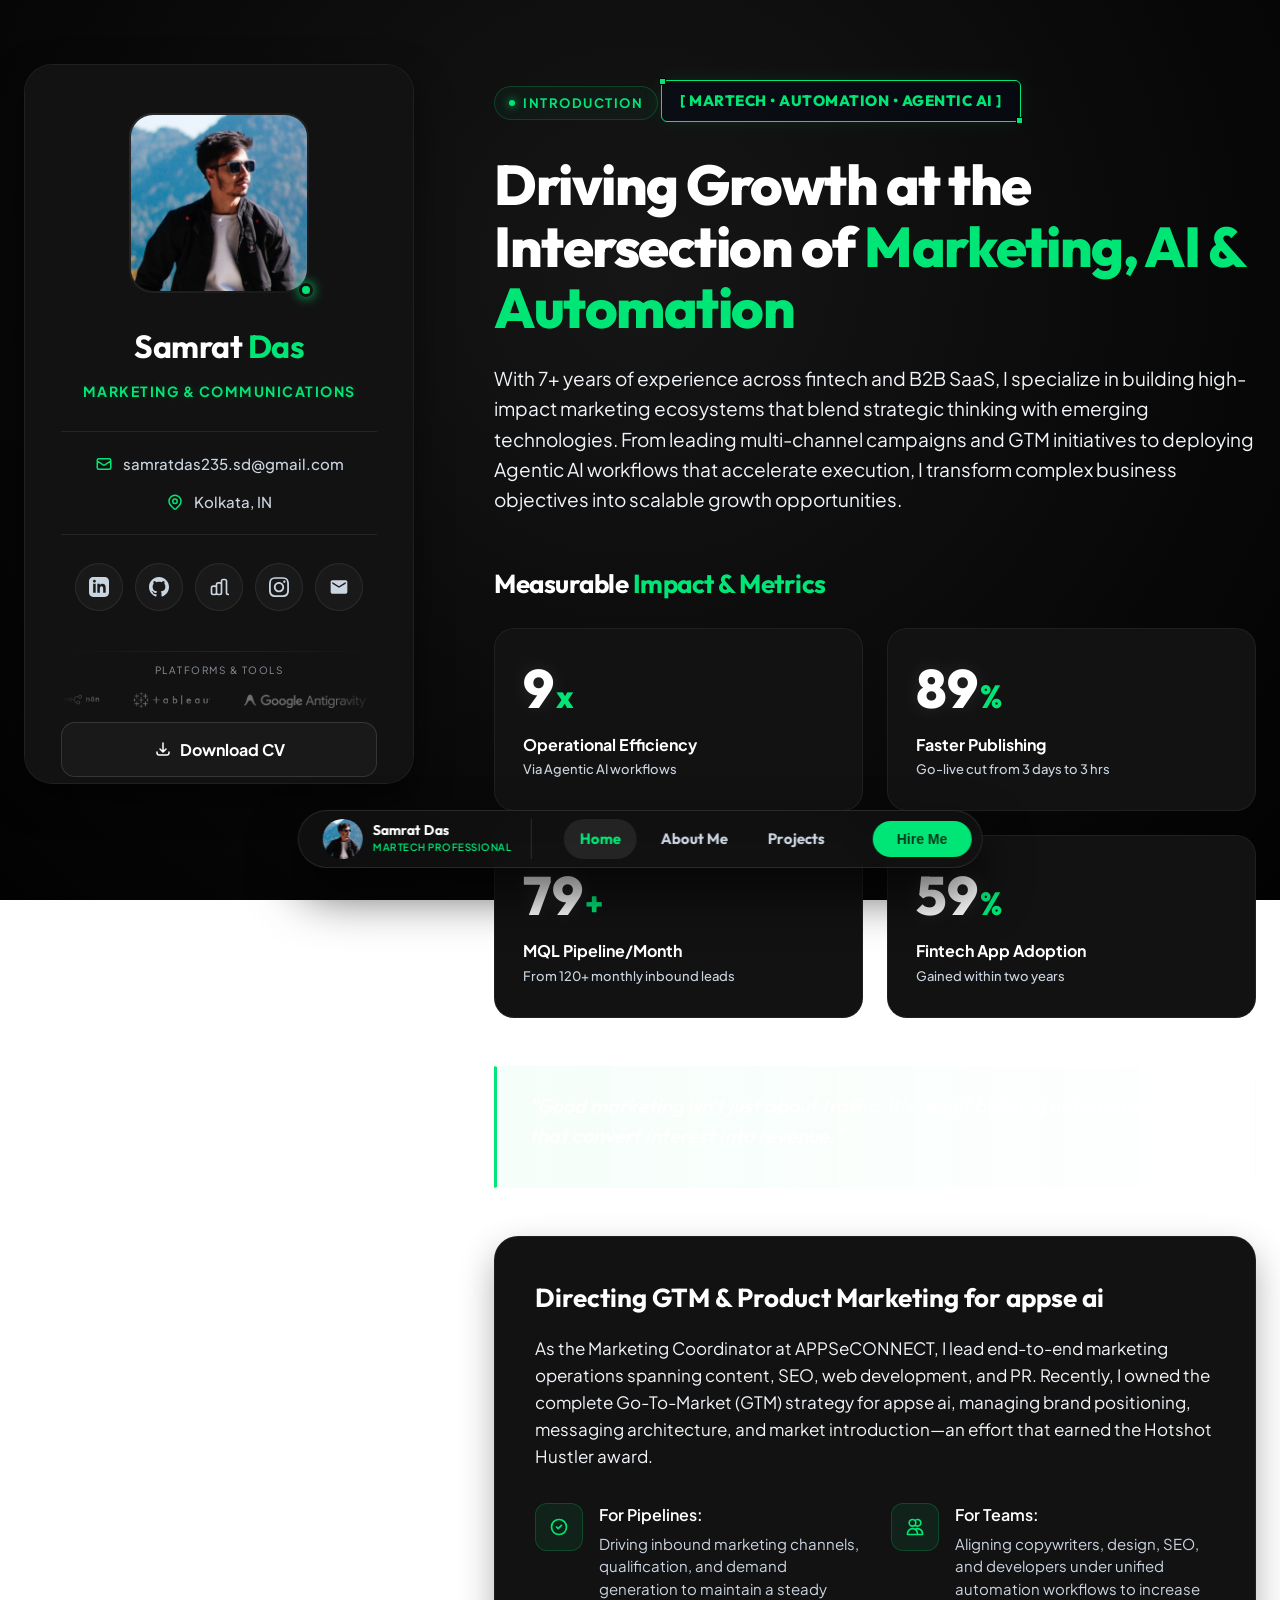
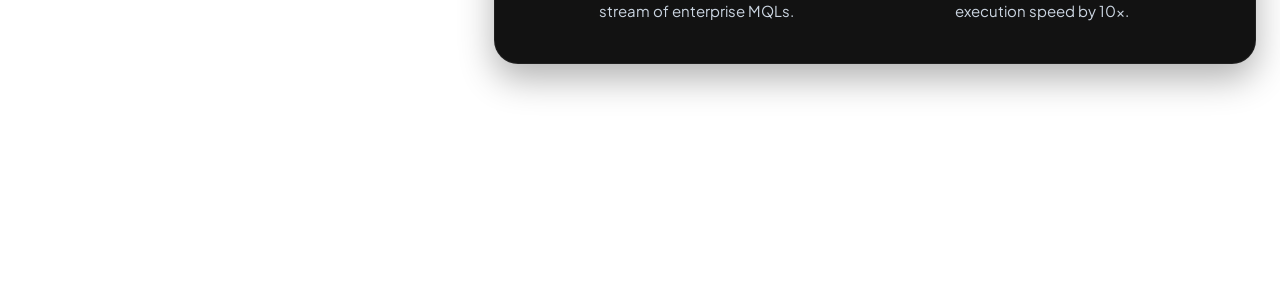
==== index.html @ 7d15639c "Fix mobile responsiveness: add cache buster to CSS links, prevent layout stretching using minmax, en" ====
<!DOCTYPE html>
<html lang="en">
<head>
    <meta charset="UTF-8">
    <meta name="viewport" content="width=device-width, initial-scale=1.0">
    <title>Samrat Das | Marketing, Technology, Automation & Agentic AI</title>
    <meta name="description" content="Portfolio of Samrat Das, a Marketing & Communications Professional specializing in MarTech, Automation, and Agentic AI. Scale B2B SaaS and Fintech pipelines.">
    <!-- Google Fonts -->
    <link rel="preconnect" href="https://fonts.googleapis.com">
    <link rel="preconnect" href="https://fonts.gstatic.com" crossorigin>
    <link href="https://fonts.googleapis.com/css2?family=Outfit:wght@300;400;500;600;700;800&family=Plus+Jakarta+Sans:wght@300;400;500;600;700;800&display=swap" rel="stylesheet">
    <link rel="stylesheet" href="style.css?v=2">
</head>
<body>

    <!-- Main Container -->
    <div class="app-container">

        <!-- Left Column: Profile Card (Sticky on Desktop) -->
        <aside class="profile-sidebar">
            <div class="profile-card">
                <div class="avatar-container">
                    <img src="assets/samrat.jpg" alt="Samrat Das" class="profile-avatar">
                    <div class="status-indicator"></div>
                </div>
                
                <h1 class="profile-name">Samrat <span class="accent-text">Das</span></h1>
                <p class="profile-title">Marketing & Communications</p>
                
                <div class="profile-info">
                    <div class="info-item">
                        <svg class="info-icon" fill="none" stroke="currentColor" stroke-width="2" viewBox="0 0 24 24"><path stroke-linecap="round" stroke-linejoin="round" d="M3 8l7.89 5.26a2 2 0 002.22 0L21 8M5 19h14a2 2 0 002-2V7a2 2 0 00-2-2H5a2 2 0 00-2 2v10a2 2 0 002 2z"></path></svg>
                        <a href="mailto:samratdas235.sd@gmail.com" class="info-text">samratdas235.sd@gmail.com</a>
                    </div>
                    <div class="info-item">
                        <svg class="info-icon" fill="none" stroke="currentColor" stroke-width="2" viewBox="0 0 24 24"><path stroke-linecap="round" stroke-linejoin="round" d="M17.657 16.657L13.414 20.9a1.998 1.998 0 01-2.827 0l-4.244-4.243a8 8 0 1111.314 0z"></path><path stroke-linecap="round" stroke-linejoin="round" d="M15 11a3 3 0 11-6 0 3 3 0 016 0z"></path></svg>
                        <span class="info-text">Kolkata, IN</span>
                    </div>
                </div>

                <div class="social-links">
                    <a href="https://www.linkedin.com/in/samratdas2803/" target="_blank" aria-label="LinkedIn" class="social-icon">
                        <svg fill="currentColor" viewBox="0 0 24 24" width="20" height="20"><path d="M19 0h-14c-2.761 0-5 2.239-5 5v14c0 2.761 2.239 5 5 5h14c2.762 0 5-2.239 5-5v-14c0-2.761-2.238-5-5-5zm-11 19h-3v-11h3v11zm-1.5-12.268c-.966 0-1.75-.779-1.75-1.75s.784-1.75 1.75-1.75 1.75.779 1.75 1.75-.784 1.75-1.75 1.75zm13.5 12.268h-3v-5.604c0-3.368-4-3.113-4 0v5.604h-3v-11h3v1.765c1.396-2.586 7-2.777 7 2.476v6.759z"/></svg>
                    </a>
                    <a href="https://github.com/samratdas235" target="_blank" aria-label="GitHub" class="social-icon">
                        <svg fill="currentColor" viewBox="0 0 24 24" width="20" height="20"><path d="M12 0c-6.626 0-12 5.373-12 12 0 5.302 3.438 9.8 8.207 11.387.599.111.793-.261.793-.577v-2.234c-3.338.726-4.033-1.416-4.033-1.416-.546-1.387-1.333-1.756-1.333-1.756-1.089-.745.083-.729.083-.729 1.205.084 1.839 1.237 1.839 1.237 1.07 1.834 2.807 1.304 3.492.997.107-.775.418-1.305.762-1.604-2.665-.305-5.467-1.334-5.467-5.931 0-1.311.469-2.381 1.236-3.221-.124-.303-.535-1.524.117-3.176 0 0 1.008-.322 3.301 1.23.957-.266 1.983-.399 3.003-.404 1.02.005 2.047.138 3.006.404 2.291-1.552 3.297-1.23 3.297-1.23.653 1.653.242 2.874.118 3.176.77.84 1.235 1.911 1.235 3.221 0 4.609-2.807 5.624-5.479 5.921.43.372.823 1.102.823 2.222v3.293c0 .319.192.694.801.576 4.765-1.589 8.199-6.086 8.199-11.386 0-6.627-5.373-12-12-12z"/></svg>
                    </a>
                    <a href="https://public.tableau.com/app/profile/samrat.das5402/vizzes" target="_blank" aria-label="Tableau" class="social-icon">
                        <svg fill="none" stroke="currentColor" stroke-width="2" viewBox="0 0 24 24" width="20" height="20"><path stroke-linecap="round" stroke-linejoin="round" d="M9 19v-6a2 2 0 00-2-2H5a2 2 0 00-2 2v6a2 2 0 002 2h2a2 2 0 002-2zm0 0V9a2 2 0 012-2h2a2 2 0 012 2v10m-6 0a2 2 0 002 2h2a2 2 0 002-2m0 0V5a2 2 0 012-2h2a2 2 0 012 2v14a2 2 0 002 2h2a2 2 0 002-2" /></svg>
                    </a>
                    <a href="https://www.instagram.com/mr.__samrat/" target="_blank" aria-label="Instagram" class="social-icon">
                        <svg fill="currentColor" viewBox="0 0 24 24" width="20" height="20"><path d="M12 2.163c3.204 0 3.584.012 4.85.07 3.252.148 4.771 1.691 4.919 4.919.058 1.265.069 1.645.069 4.849 0 3.205-.012 3.584-.069 4.849-.149 3.225-1.664 4.771-4.919 4.919-1.266.058-1.644.07-4.85.07-3.204 0-3.584-.012-4.849-.07-3.26-.149-4.771-1.699-4.919-4.92-.058-1.265-.07-1.644-.07-4.849 0-3.204.013-3.583.07-4.849.149-3.227 1.664-4.771 4.919-4.919 1.266-.057 1.645-.069 4.849-.069zm0-2c-3.259 0-3.667.014-4.947.072-4.358.2-6.78 2.618-6.98 6.98-.059 1.281-.073 1.689-.073 4.948 0 3.259.014 3.668.072 4.948.2 4.358 2.618 6.78 6.98 6.98 1.281.058 1.689.072 4.948.072 3.259 0 3.668-.014 4.948-.072 4.354-.2 6.782-2.618 6.979-6.98.059-1.28.073-1.689.073-4.948 0 3.259-.014 3.667-.072-4.947-.196-4.354-2.617-6.78-6.979-6.98-1.281-.059-1.69-.073-4.949-.073zm0 5.838c-3.403 0-6.162 2.759-6.162 6.162s2.759 6.163 6.162 6.163 6.162-2.759 6.162-6.163c0-3.403-2.759-6.162-6.162-6.162zm0 10.162c-2.209 0-4-1.79-4-4 0-2.209 1.791-4 4-4s4 1.791 4 4c0 2.21-1.791 4-4 4zm6.406-11.845c-.796 0-1.441.645-1.441 1.44s.645 1.44 1.441 1.44c.795 0 1.439-.645 1.439-1.44s-.644-1.44-1.439-1.44z"/></svg>
                    </a>
                    <a href="mailto:samratdas235.sd@gmail.com" aria-label="Email" class="social-icon">
                        <svg fill="currentColor" viewBox="0 0 24 24" width="20" height="20"><path d="M20 4H4c-1.1 0-1.99.9-1.99 2L2 18c0 1.1.9 2 2 2h16c1.1 0 2-.9 2-2V6c0-1.1-.9-2-2-2zm0 4l-8 5-8-5V6l8 5 8-5v2z"/></svg>
                    </a>
                </div>

                <div class="profile-marquee-section">
                    <div class="profile-separator"></div>
                    <div class="profile-marquee-label">Platforms & Tools</div>
                    <div class="logo-marquee-container">
                        <div class="logo-marquee-track">
                            <!-- Sequence 1 -->
                            <img src="assets/n8n.png" alt="n8n" class="marquee-logo logo-invert">
                            <img src="assets/tableau.png" alt="Tableau" class="marquee-logo logo-invert">
                            <img src="assets/antigravity.png" alt="Google Antigravity" class="marquee-logo logo-invert">
                            <img src="assets/invader.png" alt="Invader" class="marquee-logo logo-invert">
                            <img src="assets/chatgpt.png" alt="ChatGPT" class="marquee-logo logo-screen">
                            <img src="assets/google-ai-studio.png" alt="Google AI Studio" class="marquee-logo logo-screen">
                            <img src="assets/power-bi.png" alt="Power BI" class="marquee-logo logo-invert">
                            <!-- Sequence 2 -->
                            <img src="assets/n8n.png" alt="n8n" class="marquee-logo logo-invert">
                            <img src="assets/tableau.png" alt="Tableau" class="marquee-logo logo-invert">
                            <img src="assets/antigravity.png" alt="Google Antigravity" class="marquee-logo logo-invert">
                            <img src="assets/invader.png" alt="Invader" class="marquee-logo logo-invert">
                            <img src="assets/chatgpt.png" alt="ChatGPT" class="marquee-logo logo-screen">
                            <img src="assets/google-ai-studio.png" alt="Google AI Studio" class="marquee-logo logo-screen">
                            <img src="assets/power-bi.png" alt="Power BI" class="marquee-logo logo-invert">
                        </div>
                    </div>
                </div>

                <div class="action-buttons">
                    <a href="assets/resume-samrat-das-2026.pdf" download="Samrat-Das-Resume.pdf" class="btn btn-secondary w-full" id="btn-download-cv">
                        <svg class="btn-icon" fill="none" stroke="currentColor" stroke-width="2" viewBox="0 0 24 24"><path stroke-linecap="round" stroke-linejoin="round" d="M4 16v1a3 3 0 003 3h10a3 3 0 003-3v-1m-4-4l-4 4m0 0l-4-4m4 4V4"></path></svg>
                        Download CV
                    </a>
                    <button class="btn btn-primary w-full btn-trigger-contact" id="btn-contact-me">
                        <svg class="btn-icon" fill="none" stroke="currentColor" stroke-width="2" viewBox="0 0 24 24"><path stroke-linecap="round" stroke-linejoin="round" d="M8 12h.01M12 12h.01M16 12h.01M21 12c0 4.418-4.03 8-9 8a9.863 9.863 0 01-4.255-.949L3 20l1.395-3.72C3.512 15.042 3 13.574 3 12c0-4.418 4.03-8 9-8s9 3.582 9 8z"></path></svg>
                        Contact Me
                    </button>
                </div>
            </div>
        </aside>

        <!-- Right Column: Content Area -->
        <main class="content-area">

            <!-- HOME SECTION -->
            <section id="home" class="content-section">
                <div class="section-badge reveal active">
                    <span class="badge-dot"></span> Introduction
                </div>
                
                <div class="hero-quote-box reveal active">
                    <span class="quote-bracket">[</span> MarTech • Automation • Agentic AI <span class="quote-bracket">]</span>
                </div>

                <h2 class="section-title reveal active">
                    Driving Growth at the Intersection of <span class="gradient-text">Marketing, AI & Automation</span>
                </h2>
                
                <p class="section-desc reveal active">
                    With 7+ years of experience across fintech and B2B SaaS, I specialize in building high-impact marketing ecosystems that blend strategic thinking with emerging technologies. From leading multi-channel campaigns and GTM initiatives to deploying Agentic AI workflows that accelerate execution, I transform complex business objectives into scalable growth opportunities.
                </p>

                <!-- Stats Section Header -->
                <h2 class="timeline-heading reveal active" style="margin-top: 48px; margin-bottom: 24px;">
                    Measurable <span class="accent-text">Impact & Metrics</span>
                </h2>

                <!-- Stats Dashboard -->
                <div class="stats-dashboard reveal active">
                    <div class="stat-card">
                        <div class="stat-number-wrapper">
                            <h3 class="stat-number" data-target="10">0</h3>
                            <span class="stat-suffix">x</span>
                        </div>
                        <p class="stat-label">Operational Efficiency<br><span class="muted-detail">Via Agentic AI workflows</span></p>
                    </div>
                    <div class="stat-card">
                        <div class="stat-number-wrapper">
                            <h3 class="stat-number" data-target="90">0</h3>
                            <span class="stat-suffix">%</span>
                        </div>
                        <p class="stat-label">Faster Publishing<br><span class="muted-detail">Go-live cut from 3 days to 3 hrs</span></p>
                    </div>
                    <div class="stat-card">
                        <div class="stat-number-wrapper">
                            <h3 class="stat-number" data-target="80">0</h3>
                            <span class="stat-suffix">+</span>
                        </div>
                        <p class="stat-label">MQL Pipeline/Month<br><span class="muted-detail">From 120+ monthly inbound leads</span></p>
                    </div>
                    <div class="stat-card">
                        <div class="stat-number-wrapper">
                            <h3 class="stat-number" data-target="60">0</h3>
                            <span class="stat-suffix">%</span>
                        </div>
                        <p class="stat-label">Fintech App Adoption<br><span class="muted-detail">Gained within two years</span></p>
                    </div>
                </div>

                <!-- Blockquote -->
                <blockquote class="thematic-blockquote reveal">
                    <p class="quote-text">
                        "Good marketing isn't just about traffic. It's about building automated engines that convert interest into revenue."
                    </p>
                </blockquote>

                <!-- The Bridge Value Proposition -->
                <div class="feature-card reveal">
                    <h4 class="feature-title">Directing GTM & Product Marketing for appse ai</h4>
                    <p class="feature-desc">
                        As the Marketing Coordinator at APPSeCONNECT, I lead end-to-end marketing operations spanning content, SEO, web development, and PR. Recently, I owned the complete Go-To-Market (GTM) strategy for appse ai, managing brand positioning, messaging architecture, and market introduction—an effort that earned the Hotshot Hustler award.
                    </p>
                    <div class="feature-grid">
                        <div class="feature-item">
                            <div class="feature-icon-wrapper">
                                <svg fill="none" stroke="currentColor" stroke-width="2" viewBox="0 0 24 24"><path stroke-linecap="round" stroke-linejoin="round" d="M9 12l2 2 4-4m6 2a9 9 0 11-18 0 9 9 0 0118 0z"></path></svg>
                            </div>
                            <div class="feature-item-text">
                                <strong>For Pipelines:</strong> Driving inbound marketing channels, qualification, and demand generation to maintain a steady stream of enterprise MQLs.
                            </div>
                        </div>
                        <div class="feature-item">
                            <div class="feature-icon-wrapper">
                                <svg fill="none" stroke="currentColor" stroke-width="2" viewBox="0 0 24 24"><path stroke-linecap="round" stroke-linejoin="round" d="M12 4.354a4 4 0 110 5.292M15 21H3v-1a6 6 0 0112 0v1zm0 0h6v-1a6 6 0 00-9-5.197M13 7a4 4 0 11-8 0 4 4 0 018 0z"></path></svg>
                            </div>
                            <div class="feature-item-text">
                                <strong>For Teams:</strong> Aligning copywriters, design, SEO, and developers under unified automation workflows to increase execution speed by 10x.
                            </div>
                        </div>
                    </div>
                </div>
            </section>

        </main>

        <!-- Floating Bottom Navbar (Desktop + Mobile) -->
        <nav class="floating-navbar">
            <div class="navbar-profile">
                <img src="assets/samrat.jpg" alt="Samrat" class="nav-thumb">
                <div class="nav-profile-text">
                    <span class="nav-name">Samrat Das</span>
                    <span class="nav-role">MarTech Professional</span>
                </div>
            </div>

            <ul class="nav-menu">
                <li class="nav-item active">
                    <a href="index.html" class="nav-link">Home</a>
                </li>
                <li class="nav-item">
                    <a href="about.html" class="nav-link">About Me</a>
                </li>
                <li class="nav-item">
                    <a href="projects.html" class="nav-link">Projects</a>
                </li>
            </ul>

            <div class="navbar-actions">
                <button class="btn btn-nav-cta btn-trigger-contact" id="btn-hire-me">Hire Me</button>
            </div>
        </nav>

    </div>

    <!-- Contact Modal (Global Overlay) -->
    <div id="contact-modal" class="modal-overlay">
        <div class="modal-card">
            <button id="btn-close-modal" class="btn-close-modal" aria-label="Close Contact Form">
                <svg fill="none" stroke="currentColor" stroke-width="2" viewBox="0 0 24 24" width="20" height="20"><path stroke-linecap="round" stroke-linejoin="round" d="M6 18L18 6M6 6l12 12"></path></svg>
            </button>
            
            <div class="modal-header">
                <div class="section-badge">
                    <span class="badge-dot"></span> CONTACT
                </div>
                <h2 class="modal-title">Let's Connect and Build Together</h2>
                <p class="modal-desc">
                    Looking to scale your brand, integrate Agentic AI, or automate marketing pipelines? Drop me a message!
                </p>
            </div>

            <div class="contact-box">
                <div class="contact-details-grid">
                    <div class="contact-detail-card">
                        <span class="detail-icon-wrapper">
                            <svg fill="none" stroke="currentColor" stroke-width="2" viewBox="0 0 24 24" width="18" height="18"><path stroke-linecap="round" stroke-linejoin="round" d="M3 8l7.89 5.26a2 2 0 002.22 0L21 8M5 19h14a2 2 0 002-2V7a2 2 0 00-2-2H5a2 2 0 00-2 2v10a2 2 0 002 2z"></path></svg>
                        </span>
                        <h4>Email Me</h4>
                        <a href="mailto:samratdas235.sd@gmail.com">samratdas235.sd@gmail.com</a>
                    </div>
                    <div class="contact-detail-card">
                        <span class="detail-icon-wrapper">
                            <svg fill="none" stroke="currentColor" stroke-width="2" viewBox="0 0 24 24" width="18" height="18"><path stroke-linecap="round" stroke-linejoin="round" d="M13.828 10.172a4 4 0 00-5.656 0l-4 4a4 4 0 105.656 5.656l1.102-1.101m-.758-4.899a4 4 0 005.656 0l4-4a4 4 0 00-5.656-5.656l-1.1 1.1"></path></svg>
                        </span>
                        <h4>LinkedIn</h4>
                        <a href="https://www.linkedin.com/in/samratdas2803/" target="_blank">linkedin.com/in/samratdas2803</a>
                    </div>
                </div>

                <!-- Contact Form -->
                <form id="portfolio-contact-form" class="contact-form">
                    <div class="form-row-2">
                        <div class="form-group">
                            <label for="form-name">Your Name</label>
                            <input type="text" id="form-name" required placeholder="John Doe">
                        </div>
                        <div class="form-group">
                            <label for="form-email">Your Email</label>
                            <input type="email" id="form-email" required placeholder="john@example.com">
                        </div>
                    </div>
                    
                    <div class="form-group">
                        <label for="form-subject">Subject</label>
                        <input type="text" id="form-subject" required placeholder="Project Inquiry / Automation Consulting">
                    </div>

                    <div class="form-group">
                        <label for="form-message">Message</label>
                        <textarea id="form-message" rows="4" required placeholder="Hi Samrat, I would love to collaborate on..."></textarea>
                    </div>

                    <button type="submit" class="btn btn-primary btn-submit">
                        <span>Send Message</span>
                        <svg class="send-icon" fill="none" stroke="currentColor" stroke-width="2" viewBox="0 0 24 24" width="16" height="16"><path stroke-linecap="round" stroke-linejoin="round" d="M12 19l9 2-9-18-9 18 9-2zm0 0v-8"></path></svg>
                    </button>
                </form>

                <!-- Success Message -->
                <div id="form-success-overlay" class="success-overlay">
                    <div class="success-content">
                        <div class="success-icon-wrapper">
                            <svg fill="none" stroke="currentColor" stroke-width="3" viewBox="0 0 24 24" width="24" height="24"><path stroke-linecap="round" stroke-linejoin="round" d="M5 13l4 4L19 7"></path></svg>
                        </div>
                        <h3>Message Sent Successfully!</h3>
                        <p>Thank you for reaching out, Samrat will get back to you shortly.</p>
                        <button class="btn btn-primary" id="btn-close-success">Close</button>
                    </div>
                </div>
            </div>
        </div>
    </div>

    <!-- Script File -->
    <script src="script.js"></script>
</body>
</html>
---- style.css ----
/* ==========================================================================
   CSS DESIGN SYSTEM & STYLING - SAMRAT DAS PORTFOLIO (NEON EMERALD GREEN THEME)
   ========================================================================== */

/* Custom Variables */
:root {
    --color-bg-dark: #070707; /* Near Solid Obsidian Black */
    --color-bg-gradient: radial-gradient(circle at 50% 30%, #161616 0%, #070707 70%, #020202 100%); /* Faint, soft light spotlight in dark canvas */
    
    --color-card-bg: #121212; /* Solid Dark Gray Cards from reference image */
    --color-card-border: rgba(255, 255, 255, 0.06); /* Subtly defined border */
    --color-card-border-hover: rgba(0, 230, 118, 0.35); /* Interactive Neon Green Border */
    
    --color-primary: #00e676; /* Bright Neon Emerald Green */
    --color-primary-hover: #00c853;
    --color-primary-glow: rgba(0, 230, 118, 0.15); /* Glowing Green Shadows */
    --color-accent: #00c853; /* Complementary accent green */
    --color-text-white: #ffffff; /* Brighter pure white for titles */
    --color-text-gray: #f1f5f9; /* High contrast Slate Grey-White for descriptions */
    --color-text-muted: #cbd5e1; /* Brighter secondary text for bullets and lists */
    
    --font-heading: 'Outfit', 'Plus Jakarta Sans', -apple-system, BlinkMacSystemFont, sans-serif;
    --font-body: 'Plus Jakarta Sans', -apple-system, BlinkMacSystemFont, sans-serif;
    
    --transition-smooth: all 0.35s cubic-bezier(0.25, 0.8, 0.25, 1);
    --transition-fast: all 0.2s ease-in-out;
}

/* Reset & Base Styles */
* {
    margin: 0;
    padding: 0;
    box-sizing: border-box;
    scroll-behavior: smooth;
}

html, body {
    max-width: 100%;
    overflow-x: hidden;
}

body {
    background: var(--color-bg-gradient);
    background-attachment: fixed;
    color: var(--color-text-gray);
    font-family: var(--font-body);
    line-height: 1.6;
    min-height: 100vh;
    -webkit-font-smoothing: antialiased;
}

a {
    color: inherit;
    text-decoration: none;
    transition: var(--transition-fast);
}

/* Custom Scrollbar */
::-webkit-scrollbar {
    width: 8px;
}
::-webkit-scrollbar-track {
    background: var(--color-bg-dark);
}
::-webkit-scrollbar-thumb {
    background: #222222;
    border-radius: 4px;
}
::-webkit-scrollbar-thumb:hover {
    background: #333333;
}

/* App Container Layout (Desktop Grid) */
.app-container {
    display: grid;
    grid-template-columns: 390px 1fr;
    gap: 80px;
    max-width: 1280px;
    margin: 0 auto;
    padding: 64px 24px 140px 24px;
    position: relative;
}

/* Sidebar Styling (Sticky on Desktop) */
.profile-sidebar {
    position: sticky;
    top: 64px;
    height: calc(100vh - 180px);
    display: flex;
    flex-direction: column;
    z-index: 10;
}

.profile-card {
    background-color: var(--color-card-bg);
    border: 1px solid var(--color-card-border);
    backdrop-filter: blur(16px);
    -webkit-backdrop-filter: blur(16px);
    border-radius: 28px;
    padding: 48px 36px;
    display: flex;
    flex-direction: column;
    align-items: center;
    text-align: center;
    box-shadow: 0 15px 35px rgba(0, 0, 0, 0.5);
    height: 100%;
    overflow-y: auto;
    scrollbar-width: none; 
    position: relative;
    transition: border-color var(--transition-smooth);
}
.profile-card::-webkit-scrollbar {
    display: none;
}
.profile-card:hover {
    border-color: rgba(0, 230, 118, 0.2);
}

/* Avatar Container with glowing indicator */
.avatar-container {
    width: 180px;
    height: 180px;
    border-radius: 24px;
    position: relative;
    margin-bottom: 28px;
    background: linear-gradient(135deg, rgba(255, 255, 255, 0.1), rgba(255, 255, 255, 0.02));
    padding: 2px;
}

.profile-avatar {
    width: 100%;
    height: 100%;
    border-radius: 22px;
    object-fit: cover;
    display: block;
}

.status-indicator {
    width: 14px;
    height: 14px;
    background-color: var(--color-primary);
    border: 3px solid #121212;
    border-radius: 50%;
    position: absolute;
    bottom: -4px;
    right: -4px;
    box-shadow: 0 0 12px var(--color-primary);
    animation: statusPulse 2s infinite;
}

@keyframes statusPulse {
    0% {
        box-shadow: 0 0 0 0 rgba(0, 230, 118, 0.8);
    }
    70% {
        box-shadow: 0 0 0 8px rgba(0, 230, 118, 0);
    }
    100% {
        box-shadow: 0 0 0 0 rgba(0, 230, 118, 0);
    }
}

.profile-name {
    font-family: var(--font-heading);
    font-size: 32px;
    font-weight: 700;
    color: var(--color-text-white);
    margin-bottom: 8px;
    letter-spacing: -0.5px;
}

/* 2-Color styling for Heading */
.accent-text {
    color: var(--color-primary);
}

.profile-title {
    font-size: 14px;
    font-weight: 700;
    color: var(--color-primary);
    text-transform: uppercase;
    letter-spacing: 1.5px;
    margin-bottom: 28px;
    text-shadow: 0 0 10px rgba(0, 230, 118, 0.2);
}

.profile-info {
    width: 100%;
    border-top: 1px solid rgba(255, 255, 255, 0.08);
    border-bottom: 1px solid rgba(255, 255, 255, 0.08);
    padding: 20px 0;
    margin-bottom: 28px;
    display: flex;
    flex-direction: column;
    gap: 14px;
}

.info-item {
    display: flex;
    align-items: center;
    justify-content: center;
    gap: 10px;
    color: var(--color-text-muted);
    font-size: 15px;
    font-weight: 500;
}

.info-icon {
    width: 18px;
    height: 18px;
    color: var(--color-primary);
}

.info-text:hover {
    color: var(--color-primary);
}

/* Social Buttons */
.social-links {
    display: flex;
    gap: 12px;
    margin-bottom: 32px;
}

.social-icon {
    width: 48px;
    height: 48px;
    border-radius: 50%;
    background-color: rgba(255, 255, 255, 0.03);
    border: 1px solid rgba(255, 255, 255, 0.08);
    color: var(--color-text-muted);
    display: flex;
    align-items: center;
    justify-content: center;
    transition: var(--transition-fast);
}

.social-icon:hover {
    background-color: rgba(255, 255, 255, 0.08);
    color: var(--color-primary);
    border-color: rgba(0, 230, 118, 0.4);
    transform: translateY(-2px);
    box-shadow: 0 4px 15px rgba(0, 230, 118, 0.15);
}

/* Buttons */
.action-buttons {
    width: 100%;
    display: flex;
    flex-direction: column;
    gap: 12px;
    margin-top: auto;
}

.btn {
    display: inline-flex;
    align-items: center;
    justify-content: center;
    gap: 8px;
    padding: 14px 28px;
    border-radius: 14px;
    font-size: 16px;
    font-weight: 700;
    cursor: pointer;
    transition: var(--transition-smooth);
}

.w-full {
    width: 100%;
}

.btn-primary {
    background-color: var(--color-primary);
    color: #053b1b; /* Dark green text for contrast */
    border: none;
}

.btn-primary:hover {
    background-color: var(--color-primary-hover);
    box-shadow: 0 0 20px var(--color-primary-glow);
    transform: translateY(-2px);
}

.btn-secondary {
    background-color: rgba(255, 255, 255, 0.03);
    color: var(--color-text-white);
    border: 1px solid rgba(255, 255, 255, 0.12);
}

.btn-secondary:hover {
    background-color: rgba(255, 255, 255, 0.08);
    border-color: var(--color-primary);
    color: var(--color-primary);
    transform: translateY(-2px);
}

.btn-icon {
    width: 18px;
    height: 18px;
}

/* Main Content Column */
.content-area {
    display: block;
}

/* Content Sections with Fade-In Scroll Reveal */
.content-section {
    padding-top: 16px;
    margin-bottom: 80px;
}

.reveal {
    opacity: 0;
    transform: translateY(30px);
    transition: opacity 0.8s ease, transform 0.8s cubic-bezier(0.25, 0.8, 0.25, 1);
}

.reveal.active {
    opacity: 1;
    transform: translateY(0);
}

/* Section Header Badge */
.section-badge {
    display: inline-flex;
    align-items: center;
    gap: 8px;
    padding: 6px 14px;
    background-color: rgba(0, 230, 118, 0.04);
    border: 1px solid rgba(0, 230, 118, 0.2);
    border-radius: 20px;
    font-size: 13px;
    font-weight: 700;
    color: var(--color-primary);
    letter-spacing: 1.5px;
    margin-bottom: 24px;
    text-transform: uppercase;
}

.badge-dot {
    width: 6px;
    height: 6px;
    border-radius: 50%;
    background-color: var(--color-primary);
    box-shadow: 0 0 8px var(--color-primary);
}

/* Hero Quote Box / ZenG Highlight */
.hero-quote-box {
    display: inline-block;
    border: 1.5px solid var(--color-primary);
    border-radius: 6px;
    padding: 8px 18px;
    font-size: 15px;
    font-weight: 800;
    color: var(--color-primary);
    margin-bottom: 32px;
    font-family: var(--font-heading);
    letter-spacing: 0.5px;
    position: relative;
    text-transform: uppercase;
    box-shadow: 0 0 20px rgba(0, 230, 118, 0.1);
    background-color: rgba(2, 6, 23, 0.4);
}

/* Small green squares at corners to match style reference */
.hero-quote-box::before, .hero-quote-box::after {
    content: '';
    position: absolute;
    width: 5px;
    height: 5px;
    background-color: var(--color-primary);
    border: 1px solid #020202;
}
.hero-quote-box::before {
    top: -3px;
    left: -3px;
}
.hero-quote-box::after {
    bottom: -3px;
    right: -3px;
}

/* Section Title & Desc */
.section-title {
    font-family: var(--font-heading);
    font-size: 56px;
    font-weight: 800;
    line-height: 1.1;
    color: var(--color-text-white);
    margin-bottom: 24px;
    letter-spacing: -1.5px;
}

.gradient-text {
    color: var(--color-primary); /* Solid primary neon emerald green */
}

.section-desc {
    font-size: 19px;
    color: var(--color-text-gray);
    margin-bottom: 40px;
    max-width: 780px;
    line-height: 1.6;
    font-weight: 400;
}

.section-desc strong {
    color: var(--color-text-white);
    font-weight: 600;
}

/* Stats Dashboard Grid */
.stats-dashboard {
    display: grid;
    grid-template-columns: repeat(2, 1fr);
    gap: 24px;
    margin-bottom: 48px;
}

.stat-card {
    background-color: var(--color-card-bg);
    border: 1px solid var(--color-card-border);
    backdrop-filter: blur(12px);
    -webkit-backdrop-filter: blur(12px);
    border-radius: 20px;
    padding: 32px 28px;
    transition: var(--transition-smooth);
    position: relative;
    overflow: hidden;
}

.stat-card:hover {
    border-color: var(--color-card-border-hover);
    box-shadow: 0 10px 25px rgba(0, 230, 118, 0.15);
    transform: translateY(-4px);
}

.stat-card::after {
    content: '';
    position: absolute;
    top: -50%;
    left: -50%;
    width: 200%;
    height: 200%;
    background: radial-gradient(circle, rgba(0, 230, 118, 0.05) 0%, transparent 60%);
    opacity: 0;
    transition: var(--transition-smooth);
    pointer-events: none;
}

.stat-card:hover::after {
    opacity: 1;
}

.stat-number-wrapper {
    display: flex;
    align-items: baseline;
}

.stat-number {
    font-family: var(--font-heading);
    font-size: 54px;
    font-weight: 800;
    color: var(--color-text-white);
    line-height: 1;
    text-shadow: 0 0 20px rgba(255, 255, 255, 0.1);
}

.stat-suffix {
    font-family: var(--font-heading);
    font-size: 32px;
    font-weight: 800;
    color: var(--color-primary);
    margin-left: 2px;
}

.stat-label {
    margin-top: 12px;
    font-size: 16px;
    font-weight: 700;
    color: var(--color-text-white);
    line-height: 1.3;
}

.muted-detail {
    font-size: 13px;
    color: var(--color-text-muted);
    font-weight: 500;
    display: block;
    margin-top: 6px;
}

/* Quotes/Callouts Styling */
.thematic-blockquote {
    border-left: 3px solid var(--color-primary);
    padding: 24px 32px;
    background: linear-gradient(90deg, rgba(0, 230, 118, 0.04) 0%, transparent 100%);
    border-radius: 0 16px 16px 0;
    margin: 40px 0;
    position: relative;
    border-top: 1px solid rgba(255, 255, 255, 0.02);
    border-bottom: 1px solid rgba(255, 255, 255, 0.02);
    border-right: 1px solid rgba(255, 255, 255, 0.02);
    backdrop-filter: blur(8px);
}

.quote-text {
    font-family: var(--font-heading);
    font-size: 20px;
    font-style: italic;
    color: var(--color-text-white);
    line-height: 1.5;
    margin-bottom: 12px;
    font-weight: 500;
}

.quote-author {
    font-size: 14px;
    font-weight: 700;
    color: var(--color-primary);
    text-transform: uppercase;
    letter-spacing: 1.5px;
    display: block;
}

/* Feature Spotlight Cards */
.feature-card {
    background-color: var(--color-card-bg);
    border: 1px solid var(--color-card-border);
    backdrop-filter: blur(12px);
    border-radius: 24px;
    padding: 40px;
    margin-top: 48px;
    box-shadow: 0 15px 35px rgba(0, 0, 0, 0.3);
}

.feature-title {
    font-family: var(--font-heading);
    font-size: 26px;
    font-weight: 700;
    color: var(--color-text-white);
    margin-bottom: 16px;
}

.feature-desc {
    font-size: 17px;
    color: var(--color-text-gray);
    margin-bottom: 32px;
    line-height: 1.6;
}

.feature-grid {
    display: grid;
    grid-template-columns: repeat(2, 1fr);
    gap: 32px;
}

.feature-item {
    display: flex;
    gap: 16px;
}

.feature-icon-wrapper {
    flex-shrink: 0;
    width: 48px;
    height: 48px;
    border-radius: 12px;
    background-color: rgba(0, 230, 118, 0.08);
    border: 1px solid rgba(0, 230, 118, 0.2);
    color: var(--color-primary);
    display: flex;
    align-items: center;
    justify-content: center;
}

.feature-icon-wrapper svg {
    width: 20px;
    height: 20px;
}

.feature-item-text {
    font-size: 15px;
    color: var(--color-text-muted);
    line-height: 1.5;
}

.feature-item-text strong {
    color: var(--color-text-white);
    display: block;
    margin-bottom: 6px;
    font-size: 16px;
    font-weight: 600;
}

/* ==========================================================================
   ABOUT & TIMELINE STYLING
   ========================================================================== */

.experience-education-container {
    display: flex;
    flex-direction: column;
    gap: 56px;
}

.timeline-heading {
    font-family: var(--font-heading);
    font-size: 26px;
    font-weight: 700;
    color: var(--color-text-white);
    margin-bottom: 32px;
    letter-spacing: -0.5px;
}

.timeline-wrapper {
    position: relative;
}

.timeline {
    position: relative;
    padding-left: 32px;
}

/* Timeline Vertical Line */
.timeline::before {
    content: '';
    position: absolute;
    left: 4px;
    top: 6px;
    bottom: 6px;
    width: 2px;
    background: rgba(255, 255, 255, 0.1);
}

.timeline-item {
    position: relative;
    margin-bottom: 48px;
}

.timeline-item:last-child {
    margin-bottom: 0;
}

/* Timeline Dot */
.timeline-dot {
    position: absolute;
    left: -32px;
    top: 6px;
    width: 10px;
    height: 10px;
    border-radius: 50%;
    background-color: var(--color-primary);
    border: 2px solid var(--color-bg-dark);
    z-index: 2;
    transition: var(--transition-fast);
    box-shadow: 0 0 6px var(--color-primary);
}

.timeline-item:hover .timeline-dot {
    background-color: var(--color-primary-hover);
    box-shadow: 0 0 12px var(--color-primary);
    transform: scale(1.3);
}

.timeline-date {
    font-size: 13px;
    font-weight: 700;
    color: var(--color-primary);
    text-transform: uppercase;
    letter-spacing: 1px;
    margin-bottom: 8px;
    text-shadow: 0 0 8px rgba(0, 230, 118, 0.15);
}

.timeline-role {
    font-family: var(--font-heading);
    font-size: 22px;
    font-weight: 700;
    color: var(--color-text-white);
}

.timeline-company {
    font-size: 15px;
    color: var(--color-primary);
    opacity: 0.85;
    font-weight: 600;
    display: block;
    margin-bottom: 16px;
}

.timeline-details {
    padding-left: 18px;
    display: flex;
    flex-direction: column;
    gap: 8px;
}

.timeline-details li {
    font-size: 15px;
    color: var(--color-text-gray);
    line-height: 1.5;
    font-weight: 400;
}

/* Education Cards */
.education-grid {
    display: grid;
    grid-template-columns: repeat(2, 1fr);
    gap: 24px;
    margin-bottom: 32px;
}

.edu-card {
    background-color: var(--color-card-bg);
    border: 1px solid var(--color-card-border);
    backdrop-filter: blur(12px);
    border-radius: 20px;
    padding: 32px 28px;
    transition: var(--transition-smooth);
    display: flex;
    flex-direction: column;
}

.edu-card:hover {
    border-color: var(--color-card-border-hover);
    transform: translateY(-4px);
    box-shadow: 0 10px 25px rgba(0, 230, 118, 0.1);
}

.edu-icon {
    width: 48px;
    height: 48px;
    border-radius: 12px;
    background-color: rgba(0, 230, 118, 0.05);
    border: 1px solid rgba(0, 230, 118, 0.15);
    color: var(--color-primary);
    display: flex;
    align-items: center;
    justify-content: center;
    margin-bottom: 20px;
}

.edu-icon svg {
    width: 22px;
    height: 22px;
}

.edu-degree {
    font-family: var(--font-heading);
    font-size: 20px;
    font-weight: 700;
    color: var(--color-text-white);
    margin-bottom: 4px;
}

.edu-subject {
    font-size: 15px;
    color: var(--color-text-gray);
    margin-bottom: 12px;
}

.edu-college {
    font-size: 13px;
    font-weight: 700;
    color: var(--color-text-muted);
    text-transform: uppercase;
    letter-spacing: 0.5px;
    margin-top: auto;
}

/* Skills Badges Grid */
.skills-wrapper {
    margin-bottom: 32px;
}

.skills-grid {
    display: flex;
    flex-wrap: wrap;
    gap: 10px;
}

.skill-badge {
    padding: 8px 16px;
    background-color: rgba(255, 255, 255, 0.02);
    border: 1px solid rgba(255, 255, 255, 0.1);
    border-radius: 12px;
    font-size: 14px;
    font-weight: 600;
    color: var(--color-text-white);
    transition: var(--transition-fast);
}

.skill-badge:hover {
    background-color: rgba(0, 230, 118, 0.08);
    border-color: var(--color-primary);
    color: var(--color-primary);
    transform: translateY(-2px);
    box-shadow: 0 4px 12px rgba(0, 230, 118, 0.15);
}

/* Achievements List */
.achievements-grid {
    display: grid;
    grid-template-columns: 1fr;
    gap: 20px;
}

.achievement-card {
    background: linear-gradient(135deg, rgba(0, 230, 118, 0.03) 0%, rgba(18, 18, 18, 0.8) 40%, rgba(18, 18, 18, 0.95) 100%);
    border: 1px solid rgba(0, 230, 118, 0.1);
    border-left: 4px solid var(--color-primary);
    backdrop-filter: blur(12px);
    border-radius: 20px;
    padding: 24px 28px;
    display: flex;
    gap: 20px;
    align-items: flex-start;
    transition: var(--transition-smooth);
    box-shadow: 0 8px 32px 0 rgba(0, 0, 0, 0.3), 0 0 12px rgba(0, 230, 118, 0.02);
}

.achievement-card:hover {
    border-color: rgba(0, 230, 118, 0.35);
    border-left: 4px solid var(--color-primary);
    background: linear-gradient(135deg, rgba(0, 230, 118, 0.08) 0%, rgba(18, 18, 18, 0.9) 40%, rgba(18, 18, 18, 1) 100%);
    transform: translateY(-4px) scale(1.01);
    box-shadow: 0 12px 30px rgba(0, 230, 118, 0.15), 0 0 15px rgba(0, 230, 118, 0.05);
}

.achievement-icon-box {
    width: 48px;
    height: 48px;
    border-radius: 14px;
    background-color: rgba(0, 230, 118, 0.08);
    border: 1px solid rgba(0, 230, 118, 0.3);
    color: var(--color-primary);
    display: flex;
    align-items: center;
    justify-content: center;
    flex-shrink: 0;
    box-shadow: 0 0 15px rgba(0, 230, 118, 0.15);
    transition: var(--transition-smooth);
}

.achievement-card:hover .achievement-icon-box {
    background-color: var(--color-primary);
    color: #053b1b;
    border-color: var(--color-primary);
    transform: rotate(8deg) scale(1.1);
    box-shadow: 0 0 20px rgba(0, 230, 118, 0.4);
}

.achievement-details h4 {
    font-family: var(--font-heading);
    font-size: 18px;
    font-weight: 700;
    color: var(--color-text-white);
    margin-bottom: 4px;
}

.achievement-details p {
    font-size: 14px;
    color: var(--color-text-gray);
    line-height: 1.5;
}

.achievement-company {
    font-size: 13px;
    color: var(--color-primary);
    font-weight: 700;
    display: block;
    margin-top: 6px;
    text-transform: uppercase;
    letter-spacing: 0.5px;
}

/* Certifications Layout */
.certifications-grid {
    display: grid;
    grid-template-columns: repeat(2, 1fr);
    gap: 20px;
    margin-top: 24px;
}

.certification-card {
    background: linear-gradient(135deg, rgba(255, 255, 255, 0.02) 0%, rgba(255, 255, 255, 0.005) 100%);
    background-color: var(--color-card-bg);
    border: 1px solid var(--color-card-border);
    backdrop-filter: blur(12px);
    border-radius: 16px;
    padding: 20px 24px;
    display: flex;
    align-items: center;
    gap: 18px;
    transition: var(--transition-smooth);
    position: relative;
}

.certification-card:hover {
    border-color: rgba(0, 230, 118, 0.35);
    transform: translateY(-3px);
    box-shadow: 0 10px 25px rgba(0, 230, 118, 0.12);
    background: linear-gradient(135deg, rgba(0, 230, 118, 0.04) 0%, rgba(18, 18, 18, 0.8) 40%, rgba(18, 18, 18, 0.95) 100%);
}

.cert-icon-wrapper {
    width: 46px;
    height: 46px;
    border-radius: 10px;
    background-color: rgba(0, 230, 118, 0.06);
    border: 1px solid rgba(0, 230, 118, 0.22);
    color: var(--color-primary);
    display: flex;
    align-items: center;
    justify-content: center;
    flex-shrink: 0;
    transition: var(--transition-smooth);
    box-shadow: 0 0 10px rgba(0, 230, 118, 0.05);
}

.certification-card:hover .cert-icon-wrapper {
    background-color: var(--color-primary);
    color: #053b1b;
    border-color: var(--color-primary);
    box-shadow: 0 0 15px rgba(0, 230, 118, 0.35);
    transform: scale(1.08) rotate(5deg);
}

.cert-icon-logo {
    background-color: rgba(255, 255, 255, 0.03);
    border-color: rgba(255, 255, 255, 0.08);
}

.cert-icon-logo img {
    width: 24px;
    height: 24px;
    object-fit: contain;
}

.certification-card:hover .cert-icon-logo {
    background-color: rgba(255, 255, 255, 0.08) !important;
    border-color: rgba(255, 255, 255, 0.2) !important;
    box-shadow: 0 0 15px rgba(255, 255, 255, 0.1) !important;
}

.cert-info {
    display: flex;
    flex-direction: column;
    gap: 4px;
}

.cert-name {
    font-family: var(--font-heading);
    font-size: 16px;
    font-weight: 700;
    color: var(--color-text-white);
    line-height: 1.4;
    transition: var(--transition-fast);
}

.certification-card:hover .cert-name {
    color: var(--color-primary);
}

.cert-issuer {
    font-size: 11px;
    color: var(--color-primary);
    font-weight: 700;
    text-transform: uppercase;
    letter-spacing: 1px;
    opacity: 0.85;
}

/* Projects Layout */
.projects-grid {
    display: grid;
    grid-template-columns: repeat(2, 1fr);
    gap: 28px;
    margin-top: 24px;
}

.project-card {
    background: linear-gradient(135deg, rgba(255, 255, 255, 0.02) 0%, rgba(255, 255, 255, 0.005) 100%);
    background-color: var(--color-card-bg);
    border: 1px solid var(--color-card-border);
    backdrop-filter: blur(12px);
    border-radius: 24px;
    padding: 32px;
    display: flex;
    flex-direction: column;
    height: 100%;
    transition: var(--transition-smooth);
    position: relative;
    overflow: hidden;
}

.project-card:hover {
    border-color: rgba(0, 230, 118, 0.35);
    transform: translateY(-4px);
    box-shadow: 0 12px 30px rgba(0, 230, 118, 0.15);
    background: linear-gradient(135deg, rgba(0, 230, 118, 0.03) 0%, rgba(18, 18, 18, 0.8) 40%, rgba(18, 18, 18, 0.95) 100%);
}

.project-badge {
    align-self: flex-start;
    padding: 4px 12px;
    background-color: rgba(0, 230, 118, 0.06);
    border: 1px solid rgba(0, 230, 118, 0.2);
    border-radius: 12px;
    font-size: 11px;
    font-weight: 700;
    color: var(--color-primary);
    text-transform: uppercase;
    letter-spacing: 1px;
    margin-bottom: 20px;
}

.project-title {
    font-family: var(--font-heading);
    font-size: 22px;
    font-weight: 700;
    color: var(--color-text-white);
    margin-bottom: 12px;
    line-height: 1.3;
    transition: var(--transition-fast);
}

.project-card:hover .project-title {
    color: var(--color-primary);
}

.project-desc {
    font-size: 14px;
    color: var(--color-text-gray);
    line-height: 1.5;
    margin-bottom: 24px;
    flex-grow: 1;
}

.project-tech-stack {
    display: flex;
    flex-wrap: wrap;
    gap: 8px;
    margin-bottom: 24px;
    padding-top: 16px;
    border-top: 1px solid rgba(255, 255, 255, 0.06);
}

.project-tech-tag {
    font-size: 12px;
    font-weight: 600;
    color: var(--color-text-muted);
    background-color: rgba(255, 255, 255, 0.03);
    border: 1px solid rgba(255, 255, 255, 0.08);
    padding: 4px 10px;
    border-radius: 8px;
}

.project-link {
    display: inline-flex;
    align-items: center;
    gap: 6px;
    font-size: 14px;
    font-weight: 700;
    color: var(--color-primary);
    margin-top: auto;
    transition: var(--transition-fast);
}

.project-link svg {
    transition: transform 0.2s ease;
}

.project-link:hover {
    color: var(--color-primary-hover);
}

.project-link:hover svg {
    transform: translateX(4px);
}

/* ==========================================================================
   CONTACT SECTION & FORM
   ========================================================================== */

.contact-box {
    display: flex;
    flex-direction: column;
    gap: 32px;
}

.contact-details-grid {
    display: grid;
    grid-template-columns: repeat(2, 1fr);
    gap: 24px;
}

.contact-detail-card {
    background-color: var(--color-card-bg);
    border: 1px solid var(--color-card-border);
    backdrop-filter: blur(12px);
    border-radius: 20px;
    padding: 28px;
    display: flex;
    flex-direction: column;
    align-items: center;
    text-align: center;
    transition: var(--transition-smooth);
}

.contact-detail-card:hover {
    border-color: var(--color-card-border-hover);
    transform: translateY(-2px);
    box-shadow: 0 10px 25px rgba(0, 230, 118, 0.08);
}

.detail-icon-wrapper {
    width: 48px;
    height: 48px;
    border-radius: 14px;
    background-color: rgba(0, 230, 118, 0.06);
    border: 1px solid rgba(0, 230, 118, 0.15);
    color: var(--color-primary);
    display: flex;
    align-items: center;
    justify-content: center;
    margin-bottom: 16px;
}

.detail-icon-wrapper svg {
    width: 22px;
    height: 22px;
}

.contact-detail-card h4 {
    font-family: var(--font-heading);
    font-size: 16px;
    font-weight: 700;
    color: var(--color-text-white);
    margin-bottom: 6px;
}

.contact-detail-card a, .contact-detail-card span {
    font-size: 14px;
    color: var(--color-text-gray);
    font-weight: 500;
}

.contact-detail-card a:hover {
    color: var(--color-primary);
}

/* Form Styling */
.contact-form {
    background-color: var(--color-card-bg);
    border: 1px solid var(--color-card-border);
    backdrop-filter: blur(12px);
    border-radius: 24px;
    padding: 40px;
    display: flex;
    flex-direction: column;
    gap: 20px;
    position: relative;
    overflow: hidden;
}

.form-row-2 {
    display: grid;
    grid-template-columns: repeat(2, 1fr);
    gap: 20px;
}

.form-group {
    display: flex;
    flex-direction: column;
    gap: 8px;
}

.form-group label {
    font-size: 13px;
    font-weight: 700;
    color: var(--color-text-white);
}

.form-group input, .form-group textarea {
    background-color: rgba(2, 6, 23, 0.3);
    border: 1px solid rgba(255, 255, 255, 0.1);
    border-radius: 12px;
    padding: 14px 18px;
    color: var(--color-text-white);
    font-family: var(--font-body);
    font-size: 14px;
    transition: var(--transition-fast);
}

.form-group input:focus, .form-group textarea:focus {
    outline: none;
    border-color: var(--color-primary);
    background-color: rgba(2, 6, 23, 0.5);
    box-shadow: 0 0 10px rgba(0, 230, 118, 0.15);
}

.btn-submit {
    margin-top: 10px;
    align-self: flex-start;
}

.send-icon {
    width: 16px;
    height: 16px;
}

/* Form Success Overlay */
.success-overlay {
    position: absolute;
    top: 0;
    left: 0;
    width: 100%;
    height: 100%;
    background-color: #020202;
    display: flex;
    align-items: center;
    justify-content: center;
    opacity: 0;
    pointer-events: none;
    transition: var(--transition-smooth);
    z-index: 5;
}

.success-overlay.active {
    opacity: 1;
    pointer-events: auto;
}

.success-content {
    text-align: center;
    max-width: 320px;
    display: flex;
    flex-direction: column;
    align-items: center;
}

.success-icon-wrapper {
    width: 64px;
    height: 64px;
    border-radius: 50%;
    background-color: rgba(0, 230, 118, 0.1);
    color: var(--color-primary);
    display: flex;
    align-items: center;
    justify-content: center;
    margin-bottom: 24px;
    box-shadow: 0 0 20px rgba(0, 230, 118, 0.2);
}

.success-icon-wrapper svg {
    width: 30px;
    height: 30px;
}

.success-content h3 {
    font-family: var(--font-heading);
    font-size: 26px;
    font-weight: 800;
    color: var(--color-text-white);
    margin-bottom: 8px;
}

.success-content p {
    font-size: 14px;
    color: var(--color-text-gray);
    margin-bottom: 24px;
}

/* ==========================================================================
   CONTACT MODAL OVERLAY (Global)
   ========================================================================== */

.modal-overlay {
    position: fixed;
    top: 0;
    left: 0;
    width: 100%;
    height: 100%;
    background-color: rgba(2, 2, 2, 0.9);
    backdrop-filter: blur(12px);
    display: flex;
    align-items: center;
    justify-content: center;
    z-index: 200;
    opacity: 0;
    pointer-events: none;
    transition: var(--transition-smooth);
    padding: 24px;
}

.modal-overlay.active {
    opacity: 1;
    pointer-events: auto;
}

.modal-card {
    background-color: #121212;
    border: 1px solid var(--color-card-border);
    border-radius: 28px;
    width: 100%;
    max-width: 720px;
    max-height: 90vh;
    overflow-y: auto;
    padding: 48px;
    position: relative;
    box-shadow: 0 25px 60px rgba(0, 0, 0, 0.7);
    transform: translateY(30px);
    transition: var(--transition-smooth);
}

.modal-overlay.active .modal-card {
    transform: translateY(0);
}

.btn-close-modal {
    position: absolute;
    top: 24px;
    right: 24px;
    background: transparent;
    border: none;
    color: var(--color-text-gray);
    cursor: pointer;
    width: 40px;
    height: 40px;
    border-radius: 50%;
    display: flex;
    align-items: center;
    justify-content: center;
    border: 1px solid rgba(255, 255, 255, 0.1);
    transition: var(--transition-fast);
}

.btn-close-modal:hover {
    color: var(--color-primary);
    border-color: var(--color-primary);
    background-color: rgba(255, 255, 255, 0.02);
}

.modal-header {
    margin-bottom: 32px;
}

.modal-title {
    font-family: var(--font-heading);
    font-size: 32px;
    font-weight: 800;
    color: var(--color-text-white);
    margin-bottom: 8px;
    letter-spacing: -0.5px;
}

.modal-desc {
    font-size: 16px;
    color: var(--color-text-gray);
}

/* ==========================================================================
   FLOATING BOTTOM NAVBAR (Glassmorphism)
   ========================================================================== */

.floating-navbar {
    position: fixed;
    bottom: 32px;
    left: 50%;
    transform: translateX(-50%);
    z-index: 100;
    
    background: rgba(18, 18, 18, 0.8);
    border: 1px solid rgba(255, 255, 255, 0.1);
    box-shadow: 0 25px 50px rgba(0, 0, 0, 0.7);
    backdrop-filter: blur(16px);
    -webkit-backdrop-filter: blur(16px);
    border-radius: 40px;
    
    display: flex;
    align-items: center;
    justify-content: space-between;
    padding: 8px 10px 8px 24px;
    width: max-content;
    max-width: 95vw;
    gap: 32px;
    transition: var(--transition-smooth);
}

/* Profile details inside bottom navbar */
.navbar-profile {
    display: flex;
    align-items: center;
    gap: 10px;
    border-right: 1px solid rgba(255, 255, 255, 0.12);
    padding-right: 20px;
}

.nav-thumb-placeholder {
    width: 40px;
    height: 40px;
    border-radius: 50%;
    background: linear-gradient(135deg, #1e293b 0%, #0f172a 100%);
    display: flex;
    align-items: center;
    justify-content: center;
    color: var(--color-primary);
    font-family: var(--font-heading);
    font-weight: 800;
    font-size: 16px;
    border: 1.5px solid var(--color-primary);
}

.nav-thumb {
    width: 40px;
    height: 40px;
    border-radius: 50%;
    object-fit: cover;
    background-color: #333;
}

.nav-profile-text {
    display: flex;
    flex-direction: column;
}

.nav-name {
    font-family: var(--font-heading);
    font-size: 14px;
    font-weight: 700;
    color: var(--color-text-white);
    line-height: 1.1;
}

.nav-role {
    font-size: 10px;
    color: var(--color-primary);
    font-weight: 600;
    text-transform: uppercase;
    letter-spacing: 0.5px;
}

/* Menu items */
.nav-menu {
    display: flex;
    list-style: none;
    gap: 8px;
}

.nav-item {
    border-radius: 20px;
    transition: var(--transition-fast);
}

.nav-link {
    font-family: var(--font-heading);
    font-size: 15px;
    font-weight: 700;
    padding: 8px 16px;
    color: var(--color-text-muted);
    display: block;
    border-radius: 20px;
}

.nav-link:hover {
    color: var(--color-text-white);
}

.nav-item.active .nav-link {
    background-color: rgba(255, 255, 255, 0.08);
    color: var(--color-primary);
}

/* Action button inside bottom navbar */
.btn-nav-cta {
    background-color: var(--color-primary);
    color: #053b1b;
    font-size: 14px;
    font-weight: 800;
    padding: 10px 24px;
    border-radius: 20px;
    border: none;
    cursor: pointer;
    transition: var(--transition-fast);
}

.btn-nav-cta:hover {
    background-color: var(--color-primary-hover);
    box-shadow: 0 0 15px var(--color-primary-glow);
}

/* ==========================================================================
   RESPONSIVENESS BREAKPOINTS
   ========================================================================== */

/* Large Tablets & Medium Screen Desktop (1024px to 1200px) */
@media (max-width: 1200px) {
    .app-container {
        grid-template-columns: 310px 1fr;
        gap: 40px;
    }
    
    .profile-card {
        padding: 32px 24px;
    }
    
    .section-title {
        font-size: 42px;
    }
}

/* Small Desktop & Tablets (768px to 1023px) */
@media (max-width: 1023px) {
    .app-container {
        grid-template-columns: minmax(0, 1fr); /* Stack columns vertically and prevent layout stretching */
        gap: 80px;
        padding-top: 48px;
        padding-bottom: 160px;
    }
    
    .profile-sidebar {
        position: relative;
        top: 0;
        height: auto;
        width: 100%;
        max-width: 100%;
        box-sizing: border-box;
    }
    
    .profile-card {
        height: auto;
        padding: 48px 32px;
        flex-direction: row;
        text-align: left;
        align-items: center;
        justify-content: flex-start;
        gap: 32px;
        flex-wrap: wrap;
        width: 100%;
        max-width: 100%;
        box-sizing: border-box;
    }
    
    .avatar-container {
        margin-bottom: 0;
    }
    
    .profile-name {
        font-size: 32px;
    }
    
    .profile-title {
        margin-bottom: 12px;
    }
    
    .profile-info {
        border-top: none;
        border-bottom: none;
        padding: 0;
        margin-bottom: 0;
        width: auto;
        align-items: flex-start;
    }
    
    .info-item {
        justify-content: flex-start;
    }
    
    .social-links {
        margin-bottom: 0;
    }
    
    .action-buttons {
        flex-direction: row;
        width: 100%;
        gap: 16px;
        margin-top: 16px;
    }
}

/* Mobile Devices (up to 767px) */
@media (max-width: 767px) {
    .app-container {
        padding: 24px 16px 140px 16px;
        gap: 48px;
    }
    
    .profile-sidebar {
        position: relative;
        top: 0;
        height: auto !important;
        width: 100%;
        max-width: 100%;
        box-sizing: border-box;
        display: block !important;
    }
    
    .profile-card {
        height: auto !important;
        flex-wrap: nowrap !important;
        padding: 36px 24px;
        flex-direction: column;
        text-align: center;
        align-items: center;
        gap: 0; /* Remove generic flexbox gap to use custom margins for precise vertical spacing */
        width: 100%;
        max-width: 100%;
        box-sizing: border-box;
    }
    
    .profile-card > * {
        flex-shrink: 0 !important;
    }
    
    .avatar-container {
        width: 140px;
        height: 140px;
        margin-bottom: 24px;
    }
    
    .profile-name {
        font-size: 26px;
        margin-bottom: 8px;
        font-weight: 700;
        letter-spacing: -0.5px;
    }
    
    .profile-title {
        color: var(--color-primary); /* Neon green */
        text-transform: uppercase;
        font-weight: 700;
        font-size: 11px;
        letter-spacing: 0.12em;
        margin-bottom: 24px;
        text-shadow: 0 0 8px rgba(0, 230, 118, 0.15);
    }
    
    .profile-info {
        width: 100%;
        border-top: 1px solid rgba(255, 255, 255, 0.05); /* Faint separator line */
        border-bottom: 1px solid rgba(255, 255, 255, 0.05); /* Faint separator line */
        padding: 20px 0;
        margin-bottom: 24px;
        display: flex;
        flex-direction: column;
        gap: 12px;
        align-items: center;
    }
    
    .profile-info .info-item {
        color: var(--color-text-muted);
        font-size: 14px;
        font-weight: 500;
        display: flex;
        align-items: center;
        justify-content: center;
        gap: 8px;
    }
    
    .profile-info .info-icon {
        color: var(--color-primary); /* Green icon color on mobile to match reference */
        width: 16px;
        height: 16px;
    }
    
    .social-links {
        justify-content: center;
        margin-bottom: 28px;
        gap: 12px;
        display: flex;
    }
    
    .social-icon {
        width: 44px;
        height: 44px;
        background-color: rgba(255, 255, 255, 0.03);
        border: 1px solid rgba(255, 255, 255, 0.08);
        border-radius: 50%;
        display: flex;
        align-items: center;
        justify-content: center;
    }
    
    /* Hide logo marquee section on mobile to match reference screenshot */
    .profile-marquee-section {
        display: none !important;
    }
    
    .action-buttons {
        flex-direction: column;
        width: 100%;
        max-width: 260px;
        margin: 0 auto;
        gap: 12px;
        display: flex;
    }
    
    .action-buttons .btn {
        padding: 12px 24px;
        font-size: 15px;
        border-radius: 16px; /* Smooth rounded buttons */
        width: 100%;
        box-sizing: border-box;
    }
    
    .section-title {
        font-size: 28px;
        line-height: 1.25;
        letter-spacing: -0.5px;
    }
    
    .section-desc {
        font-size: 15px;
        line-height: 1.6;
        margin-bottom: 24px;
    }
    
    .section-badge {
        display: flex !important;
        width: max-content;
        margin-bottom: 16px;
    }
    
    .hero-quote-box {
        font-size: 12px;
        padding: 6px 12px;
        margin: 0 auto 20px 0; /* Left align on mobile */
        white-space: normal;
        max-width: 100%;
        text-align: center;
        display: block !important;
        width: max-content;
    }
    
    .thematic-blockquote {
        padding: 16px 20px;
        margin: 24px 0;
    }
    
    .quote-text {
        font-size: 16px;
    }
    
    .stats-dashboard {
        grid-template-columns: repeat(2, minmax(0, 1fr));
        gap: 12px;
    }
    
    .stat-card {
        padding: 16px 12px;
    }
    
    .stat-number {
        font-size: 32px;
    }

    .stat-label {
        font-size: 11px;
        line-height: 1.4;
    }
    
    .feature-card {
        padding: 20px;
    }
    
    .feature-title {
        font-size: 20px;
    }
    
    .feature-grid {
        grid-template-columns: minmax(0, 1fr);
        gap: 20px;
    }
    
    .education-grid,
    .certifications-grid,
    .projects-grid {
        grid-template-columns: minmax(0, 1fr);
        gap: 20px;
    }
    
    .certification-card {
        padding: 16px;
    }
    
    .project-card {
        padding: 20px;
    }
    
    .timeline {
        padding-left: 20px;
    }
    
    .timeline-dot {
        left: -20px;
    }
    
    .timeline-role {
        font-size: 18px;
    }

    .timeline-item {
        margin-bottom: 36px;
    }
    
    .achievement-card {
        flex-direction: column;
        gap: 12px;
        padding: 20px;
    }
    
    .contact-details-grid {
        grid-template-columns: minmax(0, 1fr);
    }
    
    .contact-form {
        padding: 20px;
    }
    
    .form-row-2 {
        grid-template-columns: minmax(0, 1fr);
        gap: 16px;
    }
    
    .modal-card {
        padding: 28px 20px;
    }
    
    .modal-title {
        font-size: 24px;
    }
    
    .floating-navbar {
        width: max-content;
        max-width: calc(100vw - 20px);
        bottom: 16px;
        background: #0c0c0c; /* solid dark black capsule */
        border: 1px solid rgba(255, 255, 255, 0.08);
        border-radius: 40px;
        padding: 5px 5px 5px 14px;
        gap: 12px; /* tight space between menu and CTA */
        box-shadow: 0 10px 30px rgba(0, 0, 0, 0.8);
        display: flex;
        align-items: center;
    }
    
    .navbar-profile {
        display: none; /* Hide mini profile on small screens to save space */
    }
    
    .nav-menu {
        gap: 4px; /* clean and tight gap for capsule alignment */
        display: flex;
        align-items: center;
    }

    .nav-link {
        font-size: 13px;
        font-weight: 700;
        padding: 8px 12px; /* vertical and horizontal padding for active pill */
        color: #ffffff; /* bright white for inactive state contrast */
        border-radius: 30px; /* capsule active background shape */
        transition: var(--transition-fast);
        display: inline-block;
    }
    
    .nav-item.active .nav-link {
        background-color: #1a1a1a; /* dark pill background from reference image */
        color: var(--color-primary); /* bright neon emerald green */
    }

    .nav-link:hover {
        color: var(--color-primary);
    }
    
    .btn-nav-cta {
        padding: 8px 16px;
        font-size: 12.5px;
        font-weight: 800;
        background-color: var(--color-primary);
        color: #000000; /* deep solid black for CTA legibility */
        border-radius: 30px; /* capsule CTA shape */
        border: none;
        white-space: nowrap;
    }
}

/* ==========================================================================
   MINIMALIST PROJECT VISUALS
   ========================================================================== */

/* Project Visuals Base Styling */
.project-visual {
    width: 100%;
    height: 140px;
    background-color: rgba(2, 2, 2, 0.4);
    border: 1px solid rgba(255, 255, 255, 0.04);
    border-radius: 16px;
    margin-bottom: 24px;
    position: relative;
    overflow: hidden;
    display: flex;
    align-items: center;
    justify-content: center;
}

/* 1. Pipeline Visual */
.pipeline-visual .vis-node {
    position: absolute;
    border-radius: 50%;
    background-color: var(--color-bg-dark);
    border: 1.5px solid rgba(255, 255, 255, 0.2);
    box-shadow: 0 0 10px rgba(0, 0, 0, 0.5);
    z-index: 2;
}
.pipeline-visual .node-center {
    width: 24px;
    height: 24px;
    border-color: var(--color-primary);
    box-shadow: 0 0 15px var(--color-primary-glow);
    animation: pulseCenter 2s infinite ease-in-out;
}
.pipeline-visual .node-1 { width: 14px; height: 14px; top: 30px; left: 60px; }
.pipeline-visual .node-2 { width: 14px; height: 14px; bottom: 25px; left: 80px; }
.pipeline-visual .node-3 { width: 14px; height: 14px; top: 40px; right: 70px; }

.pipeline-visual .vis-line {
    position: absolute;
    height: 2px;
    background: linear-gradient(90deg, var(--color-primary), rgba(255, 255, 255, 0.1));
    transform-origin: left center;
    z-index: 1;
}
.pipeline-visual .line-1 {
    width: 80px;
    left: 50%;
    top: 50%;
    transform: translate(-50%, -50%) rotate(135deg);
    background: repeating-linear-gradient(90deg, var(--color-primary) 0px, var(--color-primary) 6px, transparent 6px, transparent 12px);
    animation: flowDashed 20s linear infinite;
}
.pipeline-visual .line-2 {
    width: 70px;
    left: 50%;
    top: 50%;
    transform: translate(-50%, -50%) rotate(-45deg);
    background: repeating-linear-gradient(90deg, var(--color-primary) 0px, var(--color-primary) 6px, transparent 6px, transparent 12px);
    animation: flowDashed 20s linear infinite reverse;
}
.pipeline-visual .line-3 {
    width: 90px;
    left: 50%;
    top: 50%;
    transform: translate(-50%, -50%) rotate(25deg);
    background: repeating-linear-gradient(90deg, var(--color-primary) 0px, var(--color-primary) 6px, transparent 6px, transparent 12px);
    animation: flowDashed 20s linear infinite;
}

@keyframes pulseCenter {
    0%, 100% { transform: scale(1); box-shadow: 0 0 10px var(--color-primary-glow); }
    50% { transform: scale(1.15); box-shadow: 0 0 20px rgba(0, 230, 118, 0.4); }
}
@keyframes flowDashed {
    to { background-position: 120px 0; }
}

/* 2. WhatsApp Visual */
.whatsapp-visual .phone-frame {
    width: 44px;
    height: 76px;
    border: 2px solid rgba(255, 255, 255, 0.2);
    border-radius: 8px;
    background-color: var(--color-bg-dark);
    display: flex;
    align-items: center;
    justify-content: center;
    position: absolute;
    left: 40px;
    box-shadow: 0 5px 15px rgba(0, 0, 0, 0.4);
}
.whatsapp-visual .phone-screen {
    width: 36px;
    height: 64px;
    display: flex;
    flex-direction: column;
    justify-content: center;
    gap: 8px;
    padding: 4px;
}
.whatsapp-visual .chat-bubble {
    height: 6px;
    border-radius: 3px;
    background-color: rgba(255, 255, 255, 0.1);
}
.whatsapp-visual .chat-bubble.left { width: 18px; align-self: flex-start; }
.whatsapp-visual .chat-bubble.right { width: 14px; align-self: flex-end; background-color: var(--color-primary); }

.whatsapp-visual .routing-line {
    position: absolute;
    height: 2px;
    background: rgba(255, 255, 255, 0.1);
    z-index: 1;
}
.whatsapp-visual .line-a {
    width: 120px;
    left: 84px;
    top: 50px;
    transform: rotate(15deg);
}
.whatsapp-visual .line-b {
    width: 120px;
    left: 84px;
    top: 86px;
    transform: rotate(-15deg);
}

.whatsapp-visual .routing-dot {
    position: absolute;
    width: 6px;
    height: 6px;
    background-color: var(--color-primary);
    border-radius: 50%;
    box-shadow: 0 0 8px var(--color-primary);
    z-index: 2;
}
.whatsapp-visual .dot-1 {
    animation: routeDot1 2.5s infinite linear;
}
.whatsapp-visual .dot-2 {
    animation: routeDot2 2.5s infinite linear 1.25s;
}

.whatsapp-visual .user-nodes {
    position: absolute;
    right: 40px;
    display: flex;
    flex-direction: column;
    gap: 36px;
}
.whatsapp-visual .user-node {
    width: 16px;
    height: 16px;
    border-radius: 50%;
    border: 1.5px solid rgba(255, 255, 255, 0.2);
    background-color: var(--color-bg-dark);
}
.whatsapp-visual .node-u1 { animation: pulseUser1 2.5s infinite ease-in-out; }
.whatsapp-visual .node-u2 { animation: pulseUser2 2.5s infinite ease-in-out 1.25s; }

@keyframes routeDot1 {
    0% { left: 84px; top: 52px; opacity: 1; }
    50% { left: 200px; top: 82px; opacity: 1; }
    100% { left: 200px; top: 82px; opacity: 0; }
}
@keyframes routeDot2 {
    0% { left: 84px; top: 86px; opacity: 1; }
    50% { left: 200px; top: 54px; opacity: 1; }
    100% { left: 200px; top: 54px; opacity: 0; }
}
@keyframes pulseUser1 {
    0%, 100% { border-color: rgba(255, 255, 255, 0.2); box-shadow: none; }
    40%, 60% { border-color: var(--color-primary); box-shadow: 0 0 10px rgba(0, 230, 118, 0.2); }
}
@keyframes pulseUser2 {
    0%, 100% { border-color: rgba(255, 255, 255, 0.2); box-shadow: none; }
    40%, 60% { border-color: var(--color-primary); box-shadow: 0 0 10px rgba(0, 230, 118, 0.2); }
}

/* 3. Dashboard Visual */
.dashboard-visual .chart-axis-y {
    position: absolute;
    width: 2px;
    height: 90px;
    background-color: rgba(255, 255, 255, 0.1);
    left: 40px;
    bottom: 25px;
}
.dashboard-visual .chart-axis-x {
    position: absolute;
    width: 180px;
    height: 2px;
    background-color: rgba(255, 255, 255, 0.1);
    left: 40px;
    bottom: 25px;
}
.dashboard-visual .chart-bars {
    position: absolute;
    left: 60px;
    bottom: 27px;
    display: flex;
    gap: 16px;
    align-items: flex-end;
}
.dashboard-visual .chart-bar {
    width: 14px;
    background-color: rgba(255, 255, 255, 0.04);
    border: 1px solid rgba(255, 255, 255, 0.08);
    border-radius: 4px 4px 0 0;
    transition: var(--transition-smooth);
}
.dashboard-visual .bar-1 { height: 35px; }
.dashboard-visual .bar-2 { height: 50px; }
.dashboard-visual .bar-3 { height: 75px; }

.project-card:hover .dashboard-visual .chart-bar {
    background-color: rgba(0, 230, 118, 0.05);
    border-color: rgba(0, 230, 118, 0.2);
}

.dashboard-visual .chart-line-svg {
    position: absolute;
    width: 140px;
    height: 70px;
    left: 55px;
    bottom: 27px;
    overflow: visible;
}
.dashboard-visual .chart-line-path {
    stroke-dasharray: 200;
    stroke-dashoffset: 200;
    animation: drawLine 3s ease-out forwards infinite;
}
.dashboard-visual .glowing-endpoint {
    opacity: 0;
    animation: showEndpoint 3s linear infinite;
}

@keyframes drawLine {
    0% { stroke-dashoffset: 200; }
    40%, 100% { stroke-dashoffset: 0; }
}
@keyframes showEndpoint {
    0%, 30% { opacity: 0; }
    40%, 100% { opacity: 1; }
}

/* 4. SEO Visual */
.seo-visual .scan-grid {
    position: absolute;
    width: 180px;
    height: 100px;
    background-image: 
        linear-gradient(rgba(255,255,255,0.03) 1px, transparent 1px),
        linear-gradient(90deg, rgba(255,255,255,0.03) 1px, transparent 1px);
    background-size: 15px 15px;
    background-position: center;
}
.seo-visual .scan-radar {
    position: absolute;
    width: 140px;
    height: 140px;
    border-radius: 50%;
    background: conic-gradient(from 0deg, rgba(0, 230, 118, 0.08) 0deg, transparent 90deg, transparent 360deg);
    animation: rotateRadar 4s linear infinite;
}
.seo-visual .scan-ring {
    position: absolute;
    border: 1px solid rgba(255, 255, 255, 0.05);
    border-radius: 50%;
}
.seo-visual .ring-1 { width: 60px; height: 60px; }
.seo-visual .ring-2 { width: 100px; height: 100px; }

.seo-visual .scan-target {
    position: absolute;
    width: 8px;
    height: 8px;
    background-color: var(--color-primary);
    border-radius: 50%;
    box-shadow: 0 0 10px var(--color-primary);
    top: 45px;
    left: 140px;
    animation: blinkTarget 1.5s infinite alternate ease-in-out;
}

@keyframes rotateRadar {
    to { transform: rotate(360deg); }
}
@keyframes blinkTarget {
    0% { opacity: 0.3; transform: scale(0.8); }
    100% { opacity: 1; transform: scale(1.2); }
}

/* Sidebar Logo Marquee Section */
.profile-marquee-section {
    width: 100%;
    max-width: 100%;
    min-width: 0; /* Fix flexbox child overflow bug */
    display: flex;
    flex-direction: column;
    align-items: center;
    box-sizing: border-box;
}

.profile-separator {
    width: 100%;
    height: 1px;
    background: linear-gradient(90deg, transparent, rgba(255, 255, 255, 0.08), transparent);
    margin: 8px 0 10px 0;
}

.profile-marquee-label {
    font-size: 10px;
    text-transform: uppercase;
    letter-spacing: 0.15em;
    color: var(--color-text-muted);
    opacity: 0.65;
    margin-bottom: 8px;
    text-align: center;
    width: 100%;
}

.logo-marquee-container {
    width: 100%;
    max-width: 100%;
    min-width: 0; /* Fix flexbox child overflow bug */
    overflow: hidden;
    position: relative;
    padding: 6px 0;
    margin-bottom: 8px;
    box-sizing: border-box;
    -webkit-mask-image: linear-gradient(to right, transparent 0%, #000 15%, #000 85%, transparent 100%);
    mask-image: linear-gradient(to right, transparent 0%, #000 15%, #000 85%, transparent 100%);
}

.logo-marquee-track {
    display: flex;
    width: max-content;
    align-items: center;
    gap: 32px;
    animation: marqueeScroll 22s linear infinite;
}

.marquee-logo {
    height: 16px;
    width: auto;
    object-fit: contain;
    opacity: 0.4;
    transition: opacity var(--transition-fast), filter var(--transition-fast);
}

.marquee-logo.logo-invert {
    filter: brightness(0) invert(1);
}

.marquee-logo.logo-screen {
    mix-blend-mode: screen;
}

/* Hover effects */
.logo-marquee-track:hover .marquee-logo {
    opacity: 0.25;
}

.logo-marquee-track .marquee-logo:hover {
    opacity: 0.95;
}

.logo-marquee-track .marquee-logo.logo-invert:hover {
    filter: brightness(0) invert(1) drop-shadow(0 0 4px var(--color-primary));
}

.logo-marquee-track .marquee-logo.logo-screen:hover {
    filter: drop-shadow(0 0 4px var(--color-primary));
}

@keyframes marqueeScroll {
    0% {
        transform: translateX(0);
    }
    100% {
        transform: translateX(-50%); /* Shifts exactly 1 copy (7 logos) left to loop infinitely */
    }
}
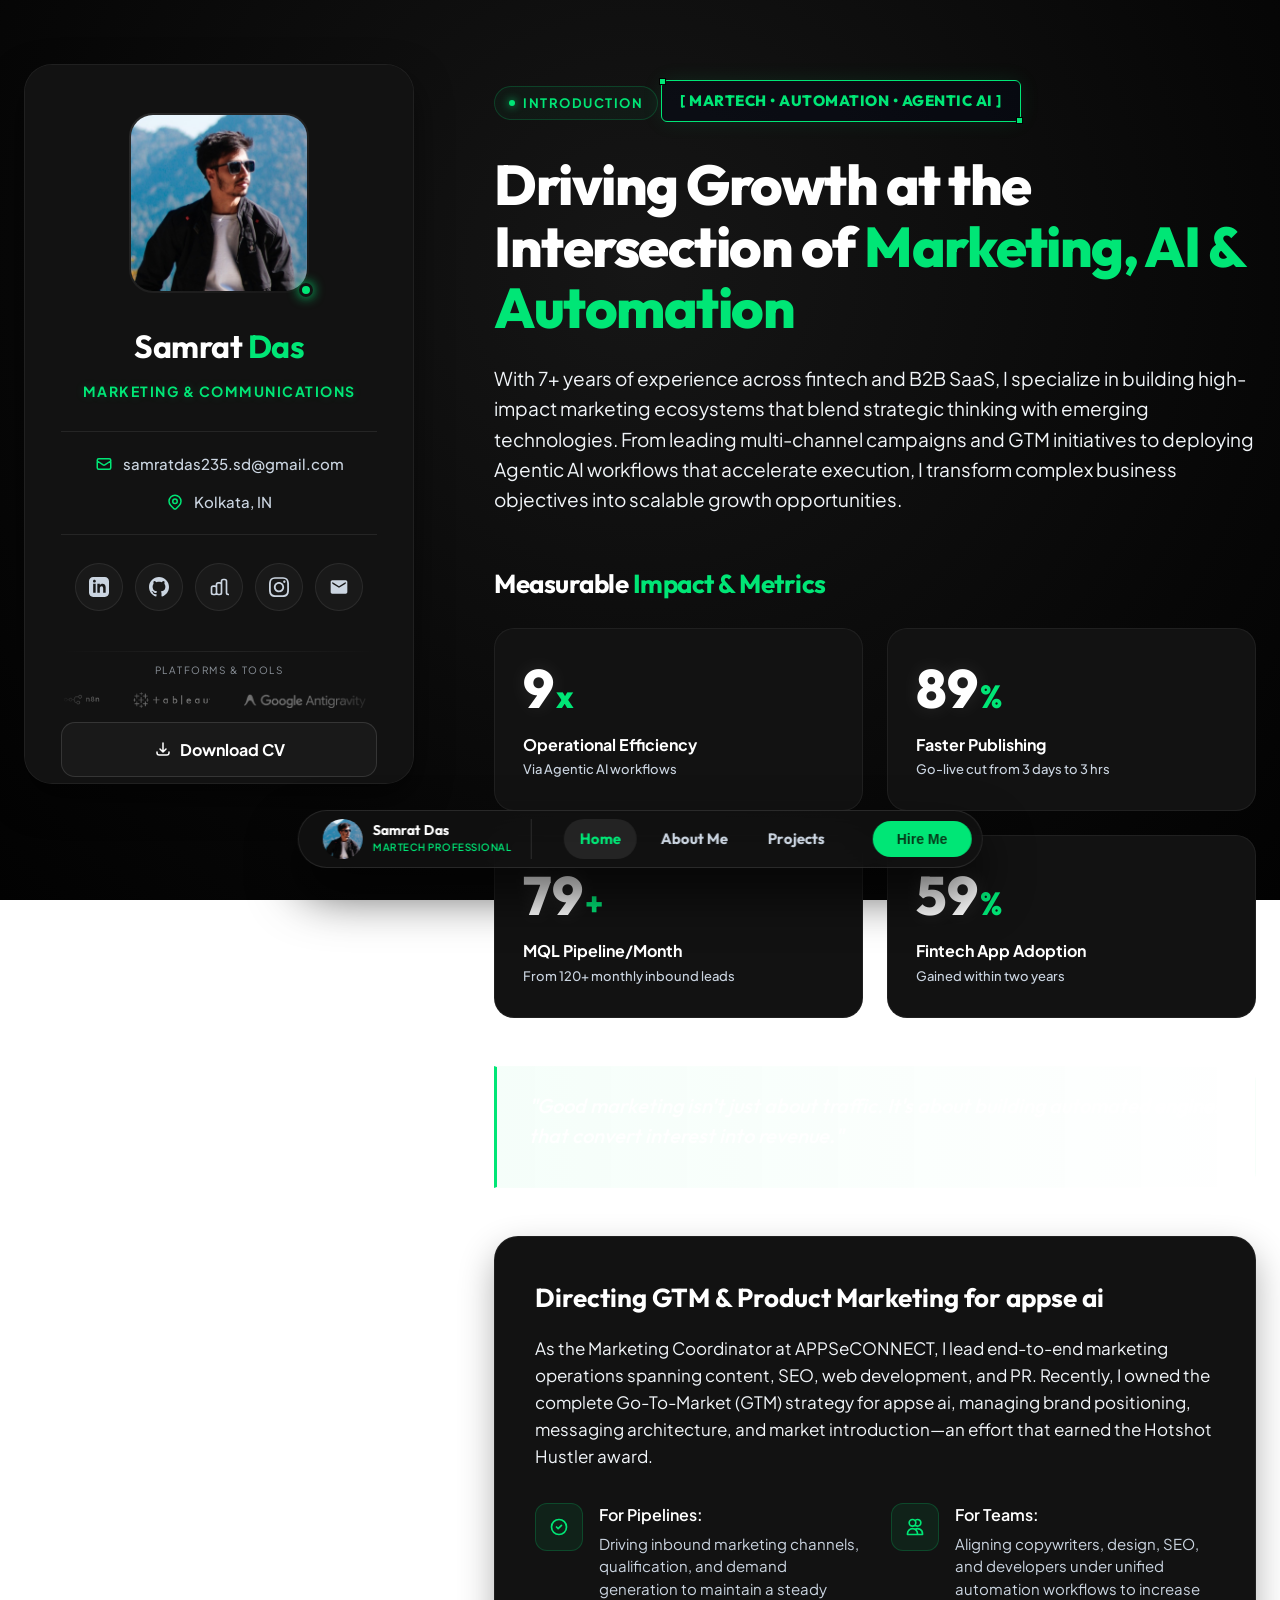
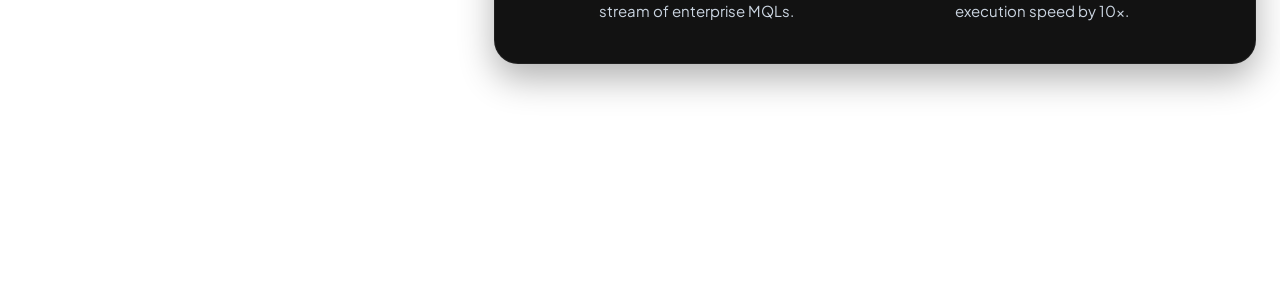
==== commit e254471d: "style: re-enable Platforms & Tools marquee logo section on mobile and bump css link to v=3" ====
--- a/index.html
+++ b/index.html
@@ -9,7 +9,7 @@
     <link rel="preconnect" href="https://fonts.googleapis.com">
     <link rel="preconnect" href="https://fonts.gstatic.com" crossorigin>
     <link href="https://fonts.googleapis.com/css2?family=Outfit:wght@300;400;500;600;700;800&family=Plus+Jakarta+Sans:wght@300;400;500;600;700;800&display=swap" rel="stylesheet">
-    <link rel="stylesheet" href="style.css?v=2">
+    <link rel="stylesheet" href="style.css?v=3">
 </head>
 <body>
 
--- a/style.css
+++ b/style.css
@@ -1683,9 +1683,11 @@
         justify-content: center;
     }
     
-    /* Hide logo marquee section on mobile to match reference screenshot */
+    /* Show logo marquee section on mobile with proper spacing */
     .profile-marquee-section {
-        display: none !important;
+        display: flex !important;
+        width: 100%;
+        margin-bottom: 20px;
     }
     
     .action-buttons {
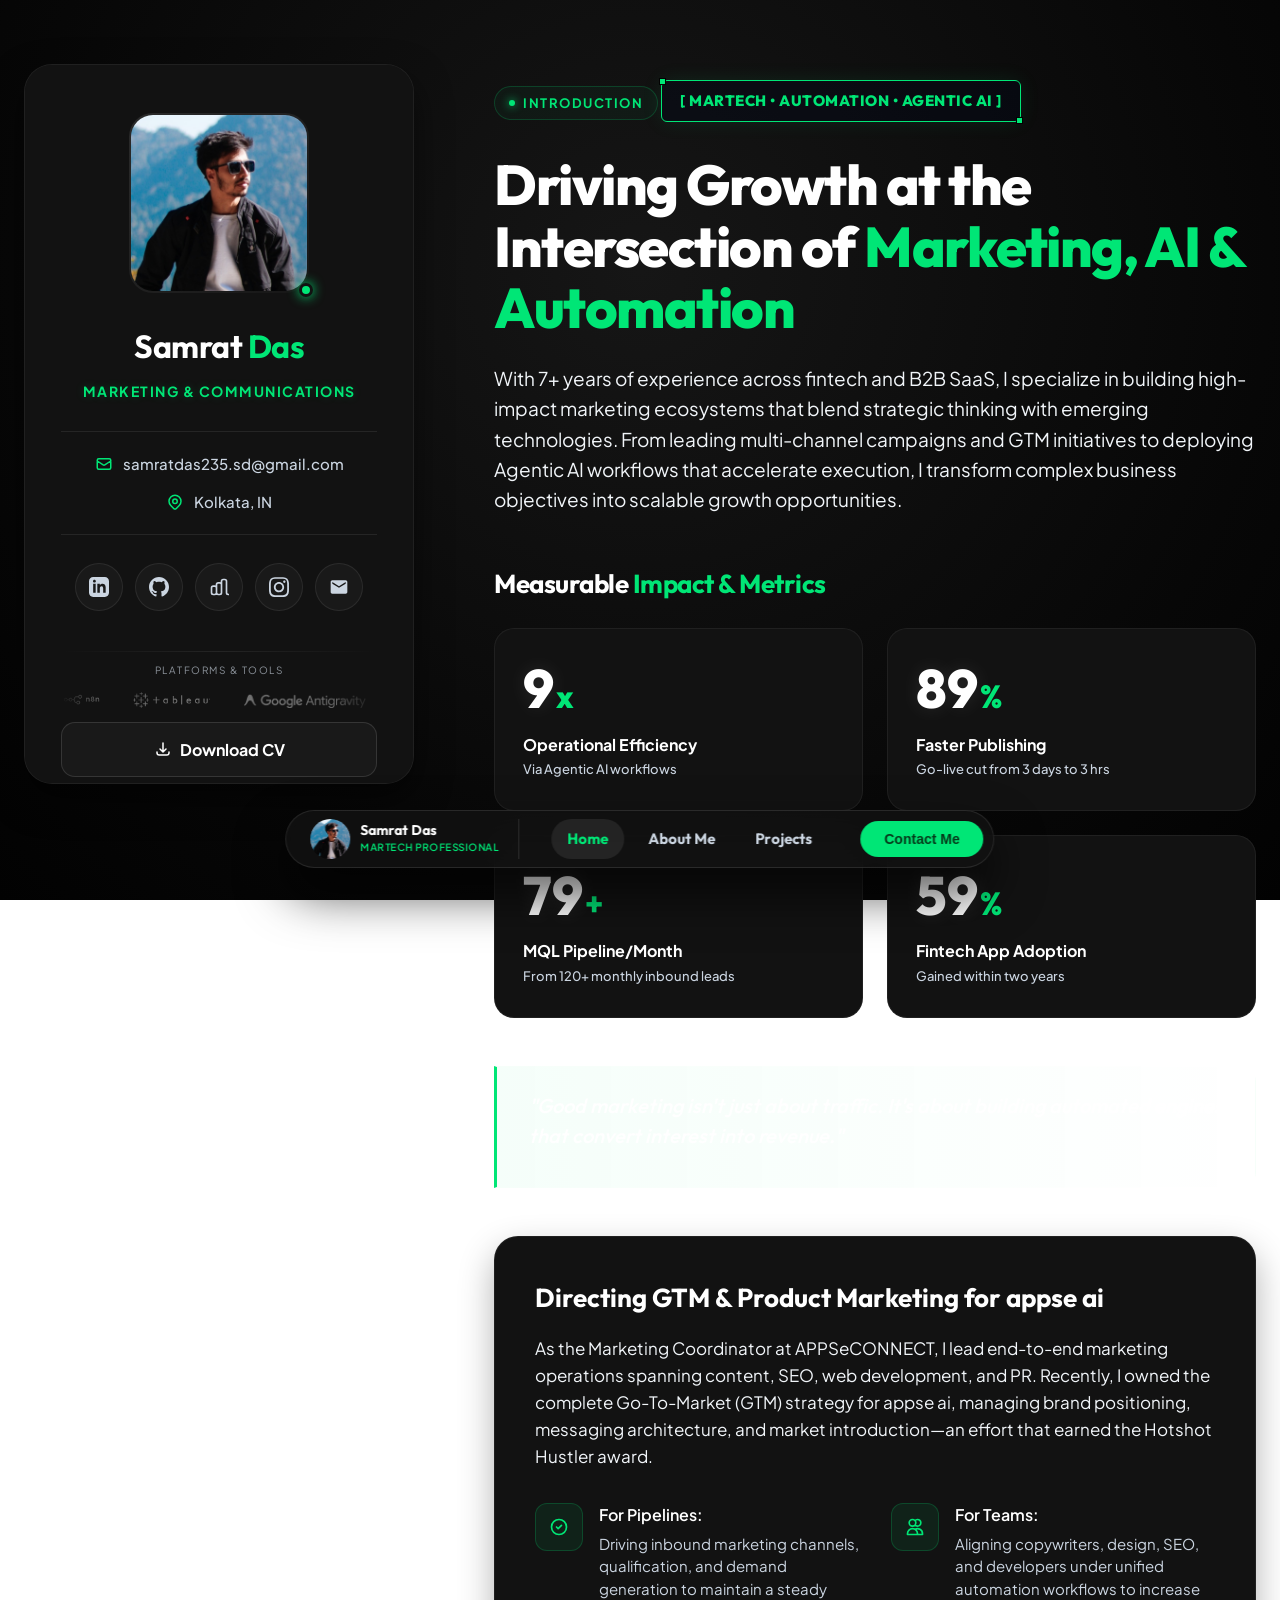
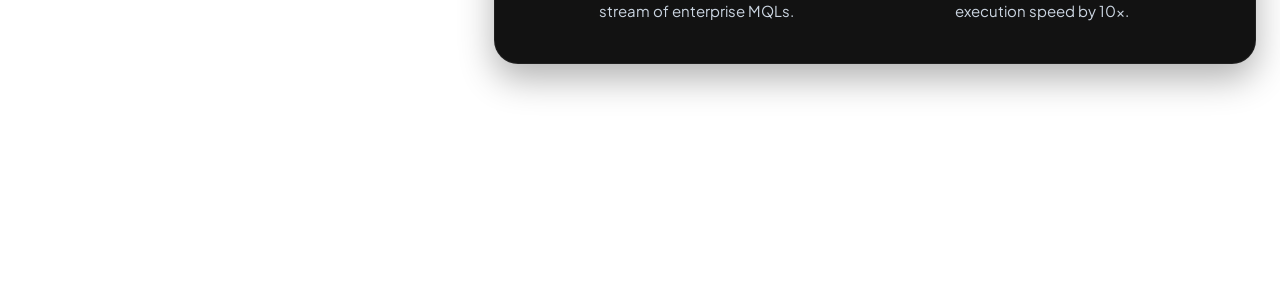
==== commit 52c709f2: "style: rename bottom navbar cta to Contact Me" ====
--- a/index.html
+++ b/index.html
@@ -211,7 +211,7 @@
             </ul>
 
             <div class="navbar-actions">
-                <button class="btn btn-nav-cta btn-trigger-contact" id="btn-hire-me">Hire Me</button>
+                <button class="btn btn-nav-cta btn-trigger-contact" id="btn-hire-me">Contact Me</button>
             </div>
         </nav>
 
--- a/style.css
+++ b/style.css
@@ -2276,3 +2276,216 @@
         transform: translateX(-50%); /* Shifts exactly 1 copy (7 logos) left to loop infinitely */
     }
 }
+
+/* ==========================================================================
+   PROJECT DETAILS & CLICKABLE CARD OVERLAYS
+   ========================================================================== */
+
+/* Make Project Card Clickable */
+.project-card {
+    position: relative;
+    transition: transform var(--transition-smooth), border-color var(--transition-smooth), box-shadow var(--transition-smooth);
+}
+
+.project-link::after {
+    content: "";
+    position: absolute;
+    top: 0;
+    left: 0;
+    right: 0;
+    bottom: 0;
+    z-index: 2; /* Cover entire card block */
+}
+
+/* 5. QR Code Scanner Visual */
+.qr-visual .qr-frame {
+    width: 50px;
+    height: 50px;
+    border: 2px dashed var(--color-primary);
+    border-radius: 10px;
+    position: absolute;
+    box-shadow: 0 0 15px rgba(0, 230, 118, 0.15);
+    display: flex;
+    align-items: center;
+    justify-content: center;
+    background-color: rgba(2, 2, 2, 0.4);
+    z-index: 2;
+}
+
+.qr-visual .qr-code-inner {
+    width: 32px;
+    height: 32px;
+    background-image: 
+        linear-gradient(90deg, var(--color-primary) 20%, transparent 20%, transparent 40%, var(--color-primary) 40%, var(--color-primary) 60%, transparent 60%, transparent 80%, var(--color-primary) 80%),
+        linear-gradient(var(--color-primary) 20%, transparent 20%, transparent 40%, var(--color-primary) 40%, var(--color-primary) 60%, transparent 60%, transparent 80%, var(--color-primary) 80%);
+    background-size: 8px 8px;
+    opacity: 0.6;
+}
+
+.qr-visual .scan-bar {
+    position: absolute;
+    width: 62px;
+    height: 2px;
+    background-color: var(--color-primary);
+    box-shadow: 0 0 10px var(--color-primary);
+    left: -6px;
+    top: 0;
+    animation: qrScan 2.5s infinite ease-in-out;
+}
+
+@keyframes qrScan {
+    0%, 100% { top: 8px; opacity: 0.3; }
+    50% { top: 40px; opacity: 1; }
+}
+
+/* Back Link Button */
+.back-link {
+    display: inline-flex;
+    align-items: center;
+    gap: 8px;
+    color: var(--color-text-muted);
+    font-size: 14px;
+    font-weight: 700;
+    text-decoration: none;
+    margin-bottom: 36px;
+    transition: var(--transition-fast);
+}
+
+.back-link:hover {
+    color: var(--color-primary);
+    transform: translateX(-4px);
+}
+
+.back-link .btn-icon {
+    width: 16px;
+    height: 16px;
+}
+
+/* Project Hero */
+.project-hero {
+    margin-bottom: 36px;
+}
+
+/* Project Details Meta Card */
+.project-meta-grid {
+    display: grid;
+    grid-template-columns: repeat(4, minmax(0, 1fr));
+    gap: 20px;
+    padding: 24px;
+    background-color: var(--color-card-bg);
+    border: 1px solid var(--color-card-border);
+    border-radius: 20px;
+    margin-bottom: 40px;
+}
+
+.meta-item {
+    display: flex;
+    flex-direction: column;
+    gap: 6px;
+}
+
+.meta-label {
+    font-size: 10px;
+    text-transform: uppercase;
+    color: var(--color-text-muted);
+    letter-spacing: 0.12em;
+    font-weight: 700;
+}
+
+.meta-value {
+    font-size: 14px;
+    color: var(--color-text-white);
+    font-weight: 700;
+}
+
+.meta-value.tech-tags {
+    display: flex;
+    flex-wrap: wrap;
+    gap: 6px;
+}
+
+.meta-tech-tag {
+    display: inline-flex;
+    align-items: center;
+    gap: 6px;
+    font-size: 11px;
+    padding: 2px 8px;
+    background-color: rgba(255, 255, 255, 0.04);
+    border: 1px solid rgba(255, 255, 255, 0.08);
+    border-radius: 8px;
+    color: var(--color-text-gray);
+    font-weight: 600;
+}
+
+.meta-tech-tag img {
+    height: 11px;
+    width: auto;
+    object-fit: contain;
+}
+
+.meta-tech-tag.highlight {
+    color: var(--color-primary);
+    border-color: rgba(0, 230, 118, 0.2);
+    background-color: rgba(0, 230, 118, 0.04);
+}
+
+/* Case Study Body Content */
+.project-body-content {
+    line-height: 1.7;
+    font-size: 16px;
+}
+
+.project-body-content h3 {
+    font-family: var(--font-heading);
+    font-size: 22px;
+    font-weight: 800;
+    color: var(--color-text-white);
+    margin-top: 40px;
+    margin-bottom: 16px;
+    letter-spacing: -0.5px;
+}
+
+.project-body-content p {
+    margin-bottom: 20px;
+    color: var(--color-text-gray);
+}
+
+.project-body-content ul {
+    margin-bottom: 24px;
+    padding-left: 20px;
+    display: flex;
+    flex-direction: column;
+    gap: 10px;
+}
+
+.project-body-content li {
+    color: var(--color-text-gray);
+    position: relative;
+    list-style-type: none;
+    padding-left: 8px;
+}
+
+.project-body-content li::before {
+    content: "•";
+    color: var(--color-primary);
+    font-weight: bold;
+    display: inline-block;
+    width: 1em;
+    margin-left: -1em;
+}
+
+/* Tablet & Mobile Media Queries for Details Page */
+@media (max-width: 1023px) {
+    .project-meta-grid {
+        grid-template-columns: repeat(2, minmax(0, 1fr));
+        gap: 20px;
+    }
+}
+
+@media (max-width: 767px) {
+    .project-meta-grid {
+        grid-template-columns: minmax(0, 1fr);
+        gap: 16px;
+        padding: 20px;
+    }
+}
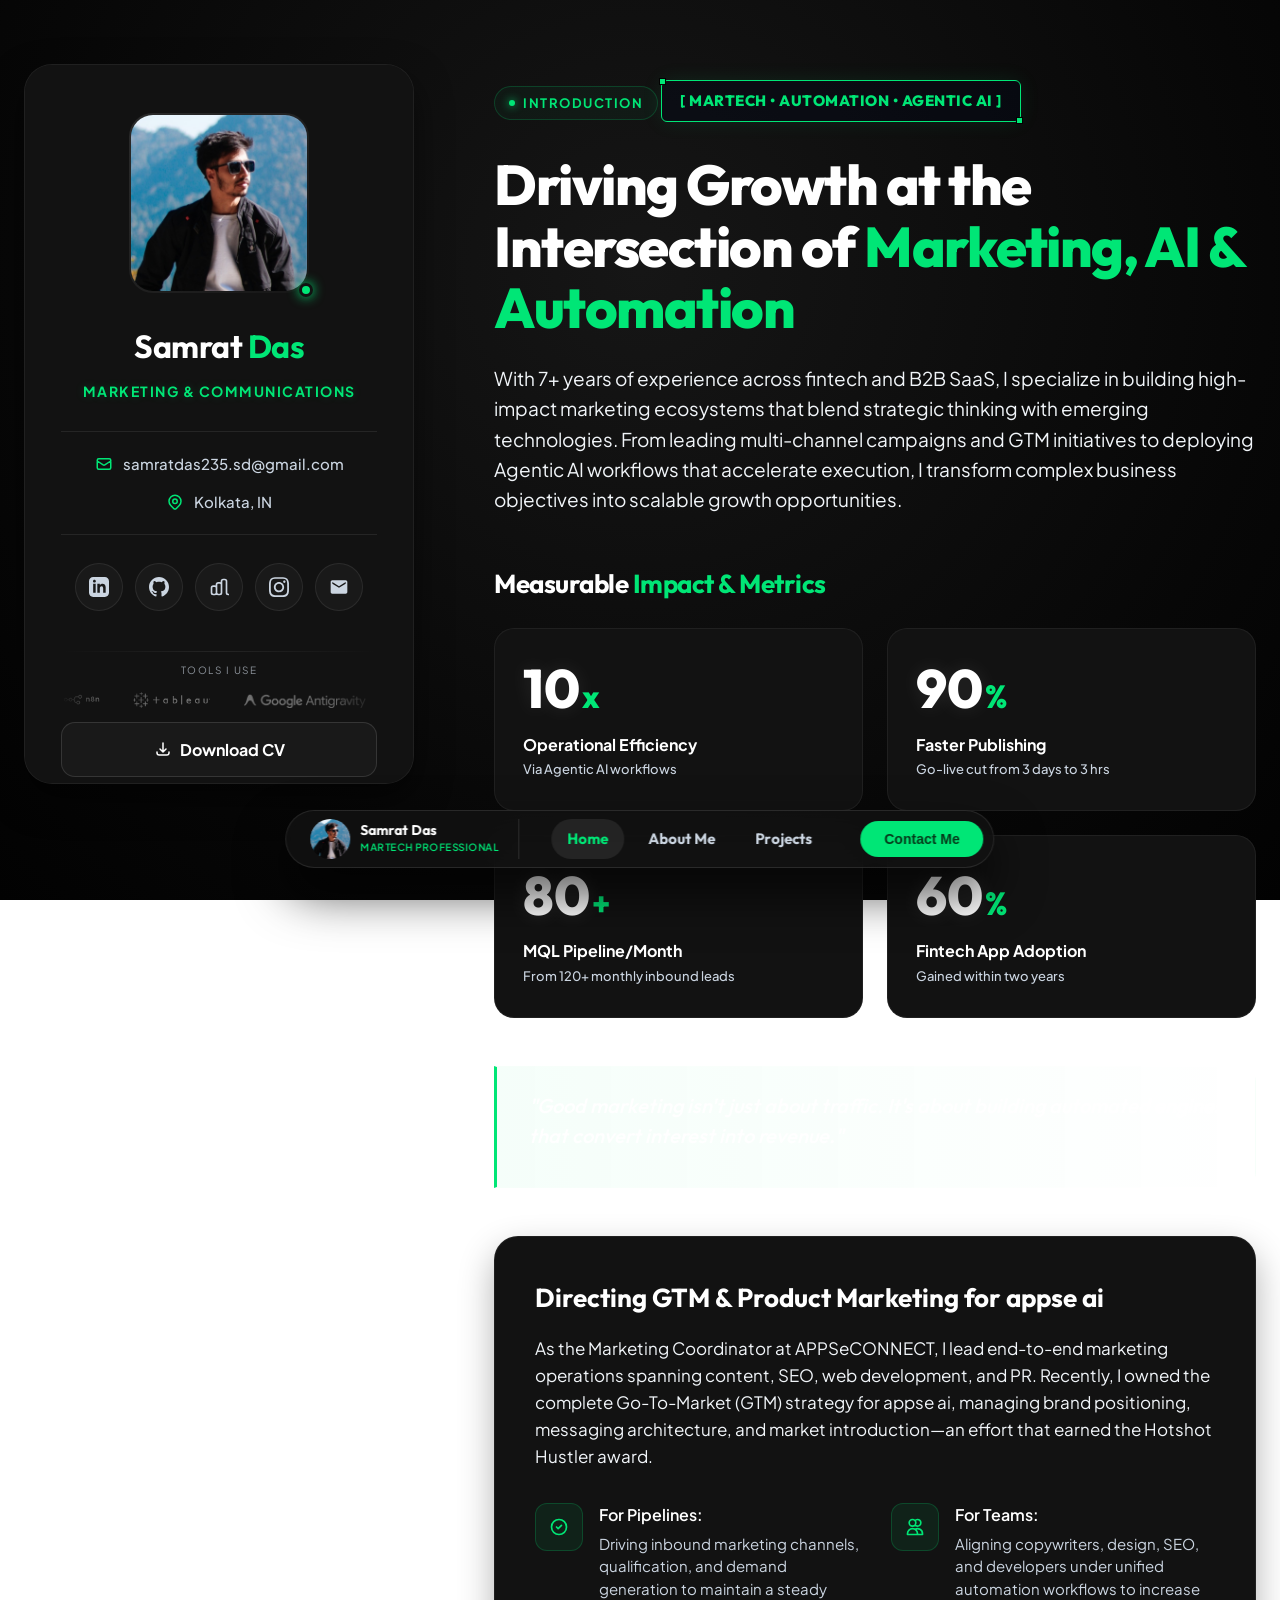
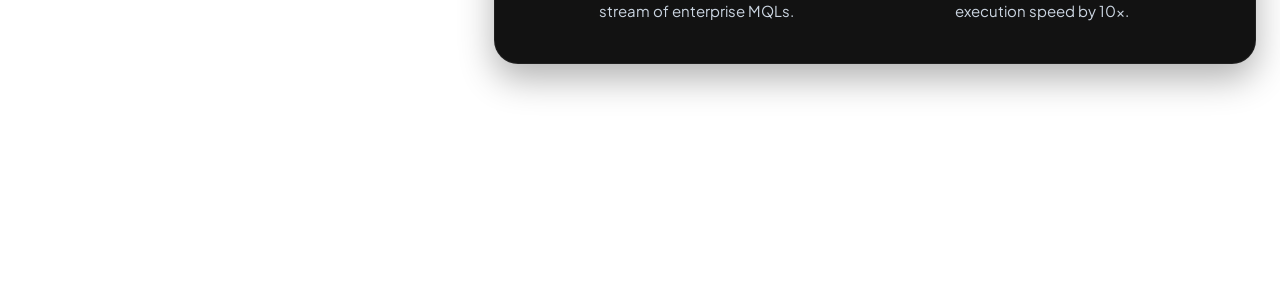
==== commit 22d757c0: "content: rename sidebar marquee label to Tools I Use" ====
--- a/index.html
+++ b/index.html
@@ -58,7 +58,7 @@
 
                 <div class="profile-marquee-section">
                     <div class="profile-separator"></div>
-                    <div class="profile-marquee-label">Platforms & Tools</div>
+                    <div class="profile-marquee-label">Tools I Use</div>
                     <div class="logo-marquee-container">
                         <div class="logo-marquee-track">
                             <!-- Sequence 1 -->
--- a/style.css
+++ b/style.css
@@ -1841,7 +1841,7 @@
         background: #0c0c0c; /* solid dark black capsule */
         border: 1px solid rgba(255, 255, 255, 0.08);
         border-radius: 40px;
-        padding: 5px 5px 5px 14px;
+        padding: 6px 8px 6px 16px; /* balanced padding for capsule ends */
         gap: 12px; /* tight space between menu and CTA */
         box-shadow: 0 10px 30px rgba(0, 0, 0, 0.8);
         display: flex;
@@ -1865,7 +1865,10 @@
         color: #ffffff; /* bright white for inactive state contrast */
         border-radius: 30px; /* capsule active background shape */
         transition: var(--transition-fast);
-        display: inline-block;
+        display: inline-flex;
+        align-items: center;
+        justify-content: center;
+        line-height: 1;
     }
     
     .nav-item.active .nav-link {
@@ -1878,6 +1881,10 @@
     }
     
     .btn-nav-cta {
+        display: inline-flex;
+        align-items: center;
+        justify-content: center;
+        line-height: 1;
         padding: 8px 16px;
         font-size: 12.5px;
         font-weight: 800;
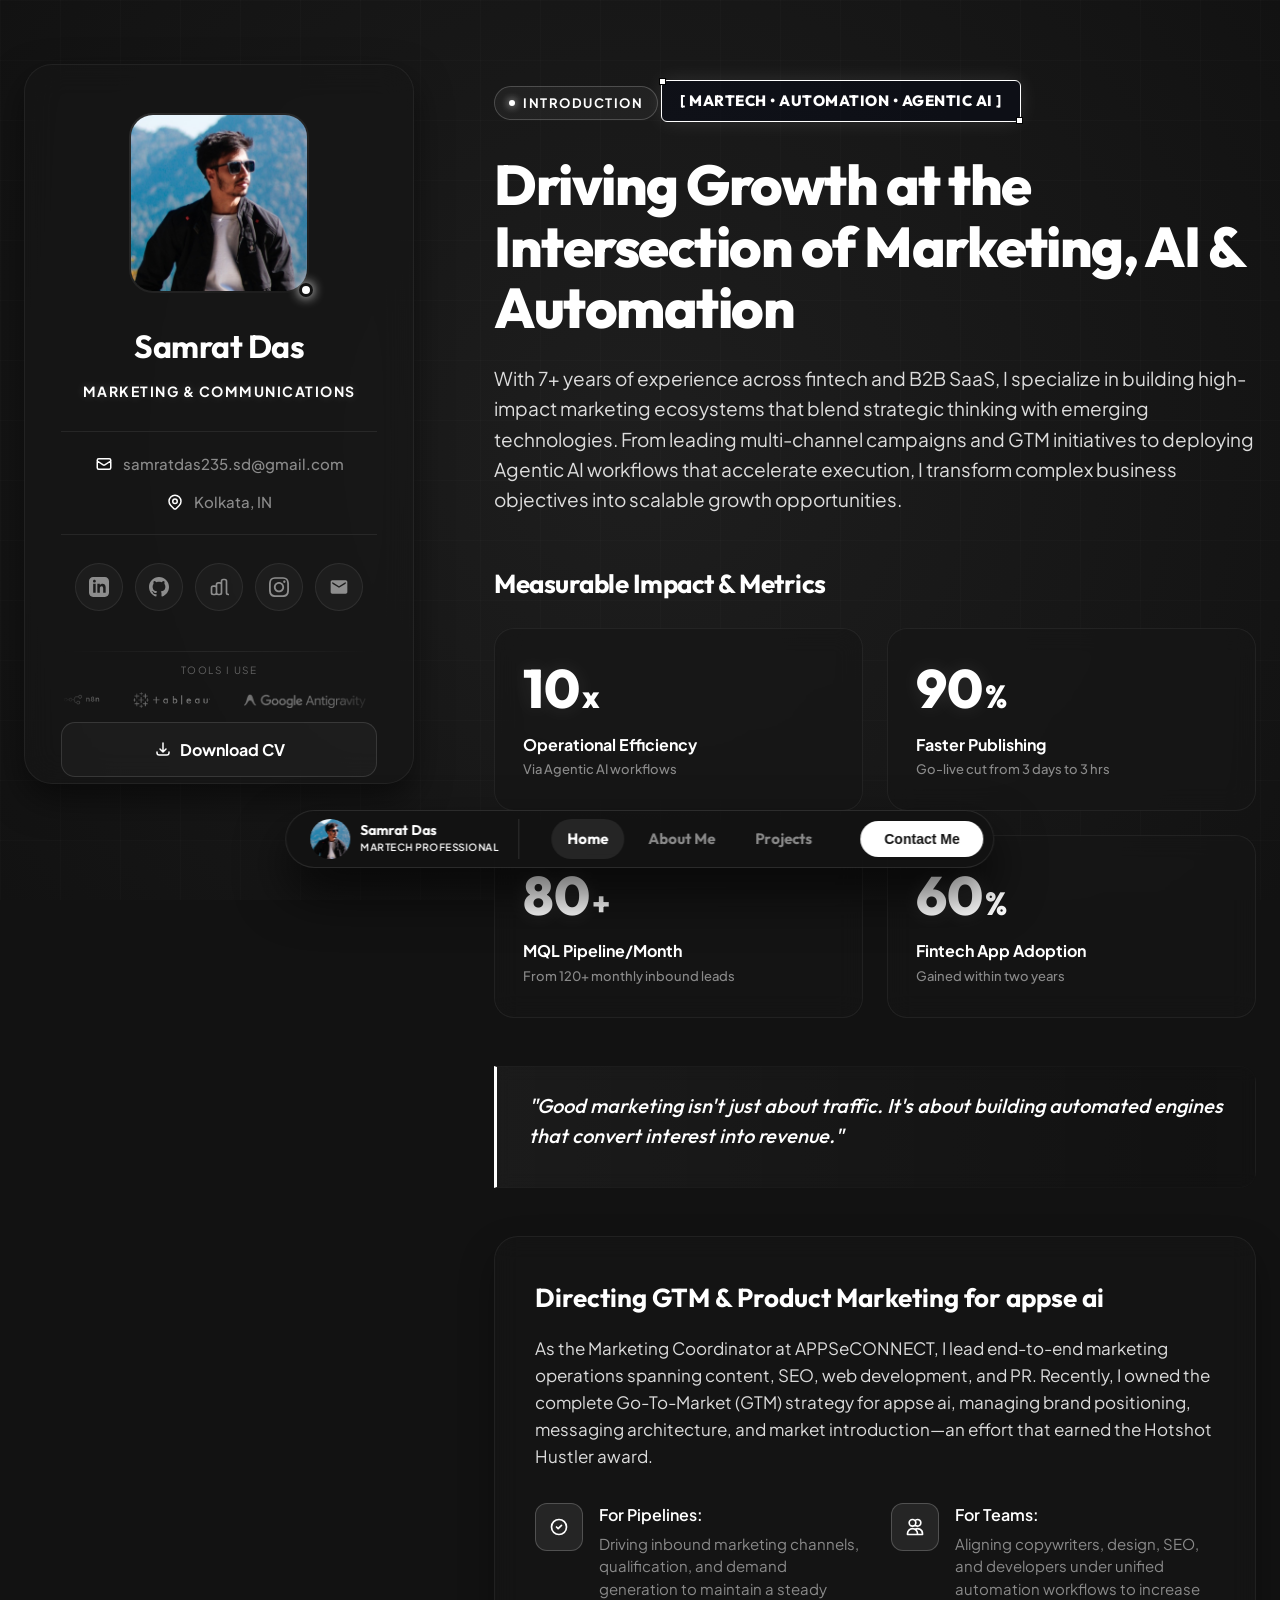
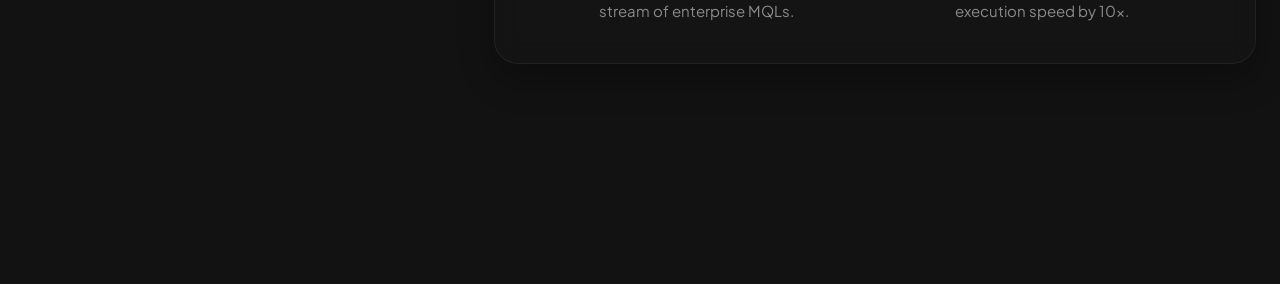
==== commit aa1c3018: "feat: redesign theme to ultra-minimalist cyber-futuristic WebGL aesthetic" ====
--- a/index.html
+++ b/index.html
@@ -9,7 +9,7 @@
     <link rel="preconnect" href="https://fonts.googleapis.com">
     <link rel="preconnect" href="https://fonts.gstatic.com" crossorigin>
     <link href="https://fonts.googleapis.com/css2?family=Outfit:wght@300;400;500;600;700;800&family=Plus+Jakarta+Sans:wght@300;400;500;600;700;800&display=swap" rel="stylesheet">
-    <link rel="stylesheet" href="style.css?v=3">
+    <link rel="stylesheet" href="style.css?v=4">
 </head>
 <body>
 
--- a/style.css
+++ b/style.css
@@ -4,20 +4,20 @@
 
 /* Custom Variables */
 :root {
-    --color-bg-dark: #070707; /* Near Solid Obsidian Black */
-    --color-bg-gradient: radial-gradient(circle at 50% 30%, #161616 0%, #070707 70%, #020202 100%); /* Faint, soft light spotlight in dark canvas */
-    
-    --color-card-bg: #121212; /* Solid Dark Gray Cards from reference image */
+    --color-bg-dark: #121212; /* Rich Off-Black Base */
+    --color-bg-gradient: radial-gradient(circle at 50% 50%, #1e1e1e 0%, #121212 100%); /* Cinematic spot glow */
+    
+    --color-card-bg: rgba(22, 22, 22, 0.65); /* Semi-translucent glass gray */
     --color-card-border: rgba(255, 255, 255, 0.06); /* Subtly defined border */
-    --color-card-border-hover: rgba(0, 230, 118, 0.35); /* Interactive Neon Green Border */
-    
-    --color-primary: #00e676; /* Bright Neon Emerald Green */
-    --color-primary-hover: #00c853;
-    --color-primary-glow: rgba(0, 230, 118, 0.15); /* Glowing Green Shadows */
-    --color-accent: #00c853; /* Complementary accent green */
+    --color-card-border-hover: rgba(255, 255, 255, 0.25); /* Crisp white hover line */
+    
+    --color-primary: #ffffff; /* High-Contrast Crisp White */
+    --color-primary-hover: #e2e8f0; /* Soft Silver */
+    --color-primary-glow: rgba(255, 255, 255, 0.15); /* Sleek White Shadows */
+    --color-accent: #ffffff; /* Monochromatic accent */
     --color-text-white: #ffffff; /* Brighter pure white for titles */
-    --color-text-gray: #f1f5f9; /* High contrast Slate Grey-White for descriptions */
-    --color-text-muted: #cbd5e1; /* Brighter secondary text for bullets and lists */
+    --color-text-gray: rgba(255, 255, 255, 0.85); /* High-contrast Slate-Grey-White */
+    --color-text-muted: rgba(255, 255, 255, 0.5); /* Secondary text */
     
     --font-heading: 'Outfit', 'Plus Jakarta Sans', -apple-system, BlinkMacSystemFont, sans-serif;
     --font-body: 'Plus Jakarta Sans', -apple-system, BlinkMacSystemFont, sans-serif;
@@ -41,12 +41,30 @@
 
 body {
     background: var(--color-bg-gradient);
+    background-color: var(--color-bg-dark);
     background-attachment: fixed;
     color: var(--color-text-gray);
     font-family: var(--font-body);
     line-height: 1.6;
     min-height: 100vh;
     -webkit-font-smoothing: antialiased;
+    position: relative;
+}
+
+/* Cybernetic WebGL Wireframe Grid */
+body::before {
+    content: "";
+    position: fixed;
+    top: 0;
+    left: 0;
+    width: 100%;
+    height: 100%;
+    background-image: 
+        linear-gradient(rgba(255, 255, 255, 0.015) 1px, transparent 1px),
+        linear-gradient(90deg, rgba(255, 255, 255, 0.015) 1px, transparent 1px);
+    background-size: 60px 60px;
+    pointer-events: none;
+    z-index: -1;
 }
 
 a {
@@ -113,7 +131,7 @@
     display: none;
 }
 .profile-card:hover {
-    border-color: rgba(0, 230, 118, 0.2);
+    border-color: rgba(255, 255, 255, 0.2);
 }
 
 /* Avatar Container with glowing indicator */
@@ -150,13 +168,13 @@
 
 @keyframes statusPulse {
     0% {
-        box-shadow: 0 0 0 0 rgba(0, 230, 118, 0.8);
+        box-shadow: 0 0 0 0 rgba(255, 255, 255, 0.8);
     }
     70% {
-        box-shadow: 0 0 0 8px rgba(0, 230, 118, 0);
+        box-shadow: 0 0 0 8px rgba(255, 255, 255, 0);
     }
     100% {
-        box-shadow: 0 0 0 0 rgba(0, 230, 118, 0);
+        box-shadow: 0 0 0 0 rgba(255, 255, 255, 0);
     }
 }
 
@@ -181,7 +199,7 @@
     text-transform: uppercase;
     letter-spacing: 1.5px;
     margin-bottom: 28px;
-    text-shadow: 0 0 10px rgba(0, 230, 118, 0.2);
+    text-shadow: 0 0 10px rgba(255, 255, 255, 0.2);
 }
 
 .profile-info {
@@ -238,9 +256,9 @@
 .social-icon:hover {
     background-color: rgba(255, 255, 255, 0.08);
     color: var(--color-primary);
-    border-color: rgba(0, 230, 118, 0.4);
+    border-color: rgba(255, 255, 255, 0.4);
     transform: translateY(-2px);
-    box-shadow: 0 4px 15px rgba(0, 230, 118, 0.15);
+    box-shadow: 0 4px 15px rgba(255, 255, 255, 0.15);
 }
 
 /* Buttons */
@@ -271,7 +289,7 @@
 
 .btn-primary {
     background-color: var(--color-primary);
-    color: #053b1b; /* Dark green text for contrast */
+    color: #121212; /* Dark green text for contrast */
     border: none;
 }
 
@@ -327,8 +345,8 @@
     align-items: center;
     gap: 8px;
     padding: 6px 14px;
-    background-color: rgba(0, 230, 118, 0.04);
-    border: 1px solid rgba(0, 230, 118, 0.2);
+    background-color: rgba(255, 255, 255, 0.04);
+    border: 1px solid rgba(255, 255, 255, 0.2);
     border-radius: 20px;
     font-size: 13px;
     font-weight: 700;
@@ -360,7 +378,7 @@
     letter-spacing: 0.5px;
     position: relative;
     text-transform: uppercase;
-    box-shadow: 0 0 20px rgba(0, 230, 118, 0.1);
+    box-shadow: 0 0 20px rgba(255, 255, 255, 0.1);
     background-color: rgba(2, 6, 23, 0.4);
 }
 
@@ -433,7 +451,7 @@
 
 .stat-card:hover {
     border-color: var(--color-card-border-hover);
-    box-shadow: 0 10px 25px rgba(0, 230, 118, 0.15);
+    box-shadow: 0 10px 25px rgba(255, 255, 255, 0.15);
     transform: translateY(-4px);
 }
 
@@ -444,7 +462,7 @@
     left: -50%;
     width: 200%;
     height: 200%;
-    background: radial-gradient(circle, rgba(0, 230, 118, 0.05) 0%, transparent 60%);
+    background: radial-gradient(circle, rgba(255, 255, 255, 0.05) 0%, transparent 60%);
     opacity: 0;
     transition: var(--transition-smooth);
     pointer-events: none;
@@ -496,7 +514,7 @@
 .thematic-blockquote {
     border-left: 3px solid var(--color-primary);
     padding: 24px 32px;
-    background: linear-gradient(90deg, rgba(0, 230, 118, 0.04) 0%, transparent 100%);
+    background: linear-gradient(90deg, rgba(255, 255, 255, 0.04) 0%, transparent 100%);
     border-radius: 0 16px 16px 0;
     margin: 40px 0;
     position: relative;
@@ -567,8 +585,8 @@
     width: 48px;
     height: 48px;
     border-radius: 12px;
-    background-color: rgba(0, 230, 118, 0.08);
-    border: 1px solid rgba(0, 230, 118, 0.2);
+    background-color: rgba(255, 255, 255, 0.08);
+    border: 1px solid rgba(255, 255, 255, 0.2);
     color: var(--color-primary);
     display: flex;
     align-items: center;
@@ -670,7 +688,7 @@
     text-transform: uppercase;
     letter-spacing: 1px;
     margin-bottom: 8px;
-    text-shadow: 0 0 8px rgba(0, 230, 118, 0.15);
+    text-shadow: 0 0 8px rgba(255, 255, 255, 0.15);
 }
 
 .timeline-role {
@@ -725,15 +743,15 @@
 .edu-card:hover {
     border-color: var(--color-card-border-hover);
     transform: translateY(-4px);
-    box-shadow: 0 10px 25px rgba(0, 230, 118, 0.1);
+    box-shadow: 0 10px 25px rgba(255, 255, 255, 0.1);
 }
 
 .edu-icon {
     width: 48px;
     height: 48px;
     border-radius: 12px;
-    background-color: rgba(0, 230, 118, 0.05);
-    border: 1px solid rgba(0, 230, 118, 0.15);
+    background-color: rgba(255, 255, 255, 0.05);
+    border: 1px solid rgba(255, 255, 255, 0.15);
     color: var(--color-primary);
     display: flex;
     align-items: center;
@@ -792,11 +810,11 @@
 }
 
 .skill-badge:hover {
-    background-color: rgba(0, 230, 118, 0.08);
+    background-color: rgba(255, 255, 255, 0.08);
     border-color: var(--color-primary);
     color: var(--color-primary);
     transform: translateY(-2px);
-    box-shadow: 0 4px 12px rgba(0, 230, 118, 0.15);
+    box-shadow: 0 4px 12px rgba(255, 255, 255, 0.15);
 }
 
 /* Achievements List */
@@ -807,8 +825,8 @@
 }
 
 .achievement-card {
-    background: linear-gradient(135deg, rgba(0, 230, 118, 0.03) 0%, rgba(18, 18, 18, 0.8) 40%, rgba(18, 18, 18, 0.95) 100%);
-    border: 1px solid rgba(0, 230, 118, 0.1);
+    background: linear-gradient(135deg, rgba(255, 255, 255, 0.03) 0%, rgba(18, 18, 18, 0.8) 40%, rgba(18, 18, 18, 0.95) 100%);
+    border: 1px solid rgba(255, 255, 255, 0.1);
     border-left: 4px solid var(--color-primary);
     backdrop-filter: blur(12px);
     border-radius: 20px;
@@ -817,38 +835,38 @@
     gap: 20px;
     align-items: flex-start;
     transition: var(--transition-smooth);
-    box-shadow: 0 8px 32px 0 rgba(0, 0, 0, 0.3), 0 0 12px rgba(0, 230, 118, 0.02);
+    box-shadow: 0 8px 32px 0 rgba(0, 0, 0, 0.3), 0 0 12px rgba(255, 255, 255, 0.02);
 }
 
 .achievement-card:hover {
-    border-color: rgba(0, 230, 118, 0.35);
+    border-color: rgba(255, 255, 255, 0.35);
     border-left: 4px solid var(--color-primary);
-    background: linear-gradient(135deg, rgba(0, 230, 118, 0.08) 0%, rgba(18, 18, 18, 0.9) 40%, rgba(18, 18, 18, 1) 100%);
+    background: linear-gradient(135deg, rgba(255, 255, 255, 0.08) 0%, rgba(18, 18, 18, 0.9) 40%, rgba(18, 18, 18, 1) 100%);
     transform: translateY(-4px) scale(1.01);
-    box-shadow: 0 12px 30px rgba(0, 230, 118, 0.15), 0 0 15px rgba(0, 230, 118, 0.05);
+    box-shadow: 0 12px 30px rgba(255, 255, 255, 0.15), 0 0 15px rgba(255, 255, 255, 0.05);
 }
 
 .achievement-icon-box {
     width: 48px;
     height: 48px;
     border-radius: 14px;
-    background-color: rgba(0, 230, 118, 0.08);
-    border: 1px solid rgba(0, 230, 118, 0.3);
+    background-color: rgba(255, 255, 255, 0.08);
+    border: 1px solid rgba(255, 255, 255, 0.3);
     color: var(--color-primary);
     display: flex;
     align-items: center;
     justify-content: center;
     flex-shrink: 0;
-    box-shadow: 0 0 15px rgba(0, 230, 118, 0.15);
+    box-shadow: 0 0 15px rgba(255, 255, 255, 0.15);
     transition: var(--transition-smooth);
 }
 
 .achievement-card:hover .achievement-icon-box {
     background-color: var(--color-primary);
-    color: #053b1b;
+    color: #121212;
     border-color: var(--color-primary);
     transform: rotate(8deg) scale(1.1);
-    box-shadow: 0 0 20px rgba(0, 230, 118, 0.4);
+    box-shadow: 0 0 20px rgba(255, 255, 255, 0.4);
 }
 
 .achievement-details h4 {
@@ -898,32 +916,32 @@
 }
 
 .certification-card:hover {
-    border-color: rgba(0, 230, 118, 0.35);
+    border-color: rgba(255, 255, 255, 0.35);
     transform: translateY(-3px);
-    box-shadow: 0 10px 25px rgba(0, 230, 118, 0.12);
-    background: linear-gradient(135deg, rgba(0, 230, 118, 0.04) 0%, rgba(18, 18, 18, 0.8) 40%, rgba(18, 18, 18, 0.95) 100%);
+    box-shadow: 0 10px 25px rgba(255, 255, 255, 0.12);
+    background: linear-gradient(135deg, rgba(255, 255, 255, 0.04) 0%, rgba(18, 18, 18, 0.8) 40%, rgba(18, 18, 18, 0.95) 100%);
 }
 
 .cert-icon-wrapper {
     width: 46px;
     height: 46px;
     border-radius: 10px;
-    background-color: rgba(0, 230, 118, 0.06);
-    border: 1px solid rgba(0, 230, 118, 0.22);
+    background-color: rgba(255, 255, 255, 0.06);
+    border: 1px solid rgba(255, 255, 255, 0.22);
     color: var(--color-primary);
     display: flex;
     align-items: center;
     justify-content: center;
     flex-shrink: 0;
     transition: var(--transition-smooth);
-    box-shadow: 0 0 10px rgba(0, 230, 118, 0.05);
+    box-shadow: 0 0 10px rgba(255, 255, 255, 0.05);
 }
 
 .certification-card:hover .cert-icon-wrapper {
     background-color: var(--color-primary);
-    color: #053b1b;
+    color: #121212;
     border-color: var(--color-primary);
-    box-shadow: 0 0 15px rgba(0, 230, 118, 0.35);
+    box-shadow: 0 0 15px rgba(255, 255, 255, 0.35);
     transform: scale(1.08) rotate(5deg);
 }
 
@@ -996,17 +1014,17 @@
 }
 
 .project-card:hover {
-    border-color: rgba(0, 230, 118, 0.35);
+    border-color: rgba(255, 255, 255, 0.35);
     transform: translateY(-4px);
-    box-shadow: 0 12px 30px rgba(0, 230, 118, 0.15);
-    background: linear-gradient(135deg, rgba(0, 230, 118, 0.03) 0%, rgba(18, 18, 18, 0.8) 40%, rgba(18, 18, 18, 0.95) 100%);
+    box-shadow: 0 12px 30px rgba(255, 255, 255, 0.15);
+    background: linear-gradient(135deg, rgba(255, 255, 255, 0.03) 0%, rgba(18, 18, 18, 0.8) 40%, rgba(18, 18, 18, 0.95) 100%);
 }
 
 .project-badge {
     align-self: flex-start;
     padding: 4px 12px;
-    background-color: rgba(0, 230, 118, 0.06);
-    border: 1px solid rgba(0, 230, 118, 0.2);
+    background-color: rgba(255, 255, 255, 0.06);
+    border: 1px solid rgba(255, 255, 255, 0.2);
     border-radius: 12px;
     font-size: 11px;
     font-weight: 700;
@@ -1112,15 +1130,15 @@
 .contact-detail-card:hover {
     border-color: var(--color-card-border-hover);
     transform: translateY(-2px);
-    box-shadow: 0 10px 25px rgba(0, 230, 118, 0.08);
+    box-shadow: 0 10px 25px rgba(255, 255, 255, 0.08);
 }
 
 .detail-icon-wrapper {
     width: 48px;
     height: 48px;
     border-radius: 14px;
-    background-color: rgba(0, 230, 118, 0.06);
-    border: 1px solid rgba(0, 230, 118, 0.15);
+    background-color: rgba(255, 255, 255, 0.06);
+    border: 1px solid rgba(255, 255, 255, 0.15);
     color: var(--color-primary);
     display: flex;
     align-items: center;
@@ -1198,7 +1216,7 @@
     outline: none;
     border-color: var(--color-primary);
     background-color: rgba(2, 6, 23, 0.5);
-    box-shadow: 0 0 10px rgba(0, 230, 118, 0.15);
+    box-shadow: 0 0 10px rgba(255, 255, 255, 0.15);
 }
 
 .btn-submit {
@@ -1245,13 +1263,13 @@
     width: 64px;
     height: 64px;
     border-radius: 50%;
-    background-color: rgba(0, 230, 118, 0.1);
+    background-color: rgba(255, 255, 255, 0.1);
     color: var(--color-primary);
     display: flex;
     align-items: center;
     justify-content: center;
     margin-bottom: 24px;
-    box-shadow: 0 0 20px rgba(0, 230, 118, 0.2);
+    box-shadow: 0 0 20px rgba(255, 255, 255, 0.2);
 }
 
 .success-icon-wrapper svg {
@@ -1476,7 +1494,7 @@
 /* Action button inside bottom navbar */
 .btn-nav-cta {
     background-color: var(--color-primary);
-    color: #053b1b;
+    color: #121212;
     font-size: 14px;
     font-weight: 800;
     padding: 10px 24px;
@@ -1634,7 +1652,7 @@
         font-size: 11px;
         letter-spacing: 0.12em;
         margin-bottom: 24px;
-        text-shadow: 0 0 8px rgba(0, 230, 118, 0.15);
+        text-shadow: 0 0 8px rgba(255, 255, 255, 0.15);
     }
     
     .profile-info {
@@ -1969,7 +1987,7 @@
 
 @keyframes pulseCenter {
     0%, 100% { transform: scale(1); box-shadow: 0 0 10px var(--color-primary-glow); }
-    50% { transform: scale(1.15); box-shadow: 0 0 20px rgba(0, 230, 118, 0.4); }
+    50% { transform: scale(1.15); box-shadow: 0 0 20px rgba(255, 255, 255, 0.4); }
 }
 @keyframes flowDashed {
     to { background-position: 120px 0; }
@@ -2070,11 +2088,11 @@
 }
 @keyframes pulseUser1 {
     0%, 100% { border-color: rgba(255, 255, 255, 0.2); box-shadow: none; }
-    40%, 60% { border-color: var(--color-primary); box-shadow: 0 0 10px rgba(0, 230, 118, 0.2); }
+    40%, 60% { border-color: var(--color-primary); box-shadow: 0 0 10px rgba(255, 255, 255, 0.2); }
 }
 @keyframes pulseUser2 {
     0%, 100% { border-color: rgba(255, 255, 255, 0.2); box-shadow: none; }
-    40%, 60% { border-color: var(--color-primary); box-shadow: 0 0 10px rgba(0, 230, 118, 0.2); }
+    40%, 60% { border-color: var(--color-primary); box-shadow: 0 0 10px rgba(255, 255, 255, 0.2); }
 }
 
 /* 3. Dashboard Visual */
@@ -2114,8 +2132,8 @@
 .dashboard-visual .bar-3 { height: 75px; }
 
 .project-card:hover .dashboard-visual .chart-bar {
-    background-color: rgba(0, 230, 118, 0.05);
-    border-color: rgba(0, 230, 118, 0.2);
+    background-color: rgba(255, 255, 255, 0.05);
+    border-color: rgba(255, 255, 255, 0.2);
 }
 
 .dashboard-visual .chart-line-svg {
@@ -2161,7 +2179,7 @@
     width: 140px;
     height: 140px;
     border-radius: 50%;
-    background: conic-gradient(from 0deg, rgba(0, 230, 118, 0.08) 0deg, transparent 90deg, transparent 360deg);
+    background: conic-gradient(from 0deg, rgba(255, 255, 255, 0.08) 0deg, transparent 90deg, transparent 360deg);
     animation: rotateRadar 4s linear infinite;
 }
 .seo-visual .scan-ring {
@@ -2311,7 +2329,7 @@
     border: 2px dashed var(--color-primary);
     border-radius: 10px;
     position: absolute;
-    box-shadow: 0 0 15px rgba(0, 230, 118, 0.15);
+    box-shadow: 0 0 15px rgba(255, 255, 255, 0.15);
     display: flex;
     align-items: center;
     justify-content: center;
@@ -2432,8 +2450,8 @@
 
 .meta-tech-tag.highlight {
     color: var(--color-primary);
-    border-color: rgba(0, 230, 118, 0.2);
-    background-color: rgba(0, 230, 118, 0.04);
+    border-color: rgba(255, 255, 255, 0.2);
+    background-color: rgba(255, 255, 255, 0.04);
 }
 
 /* Case Study Body Content */
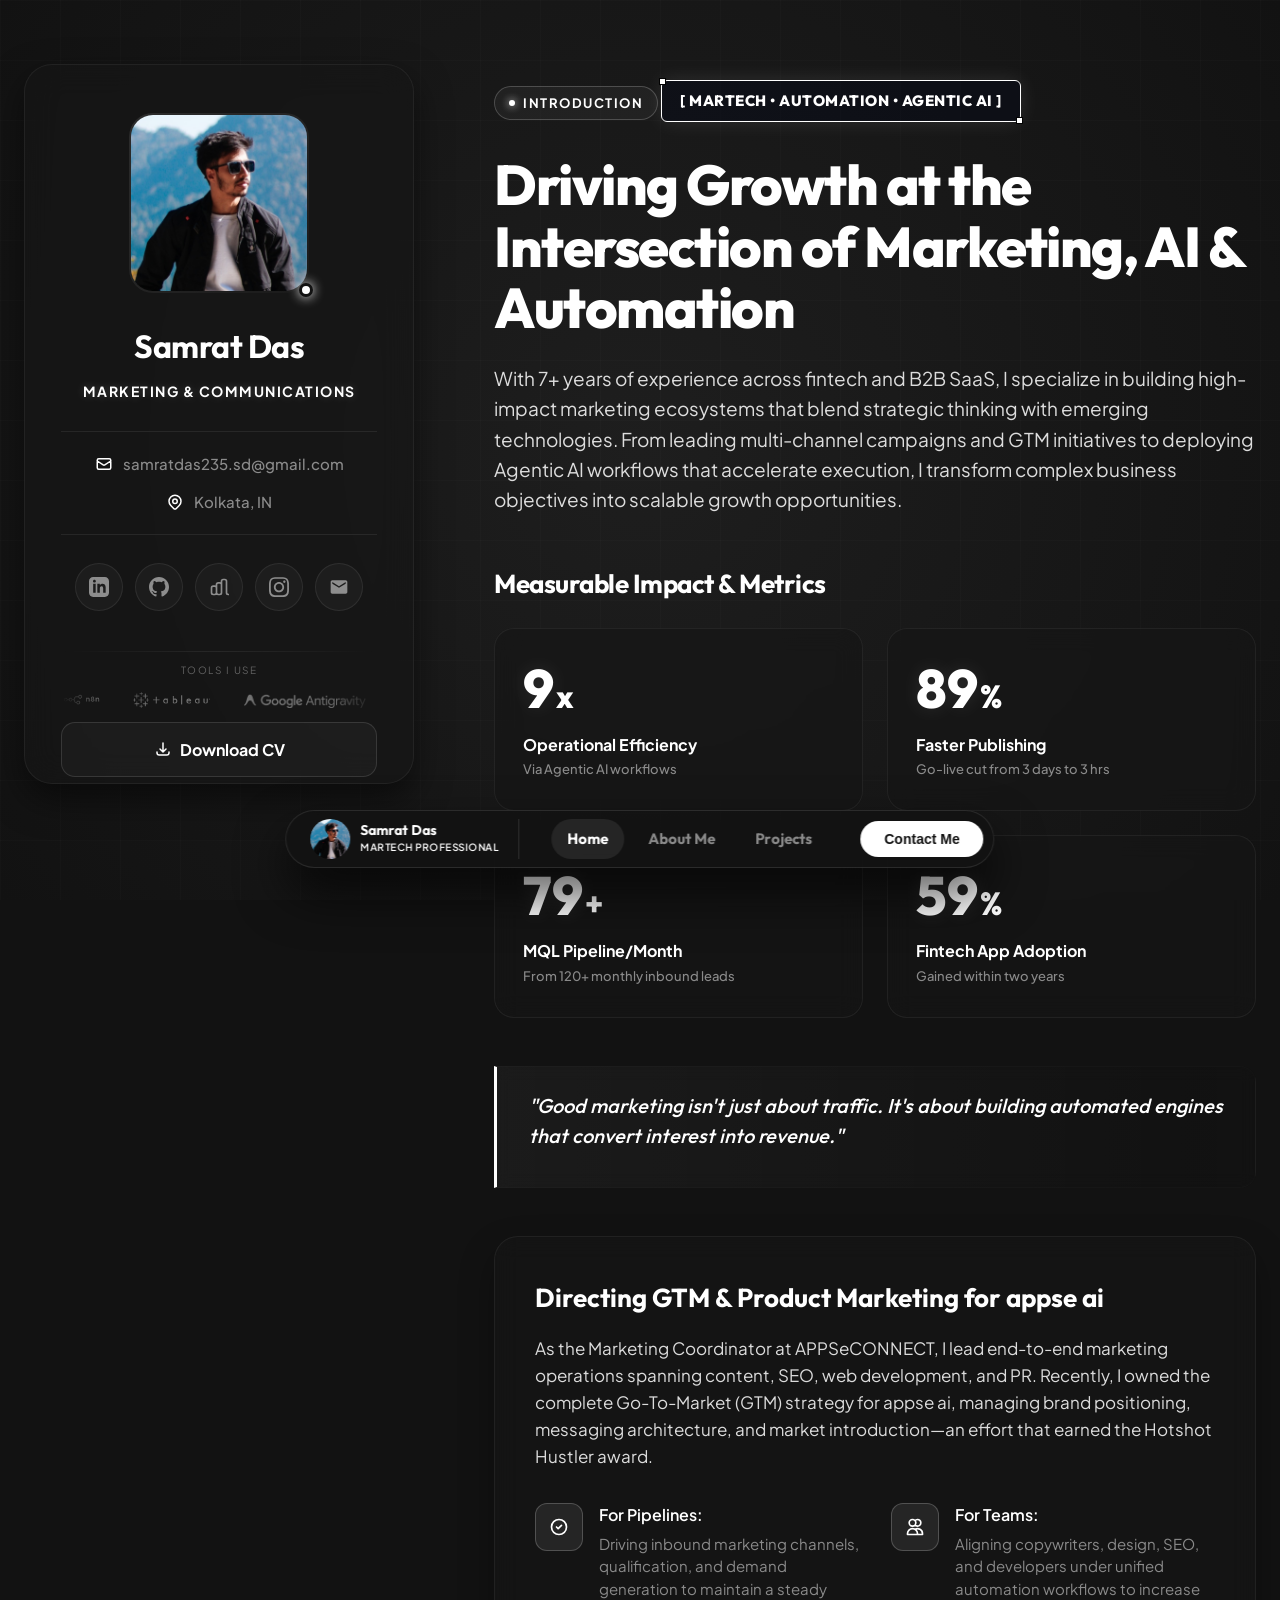
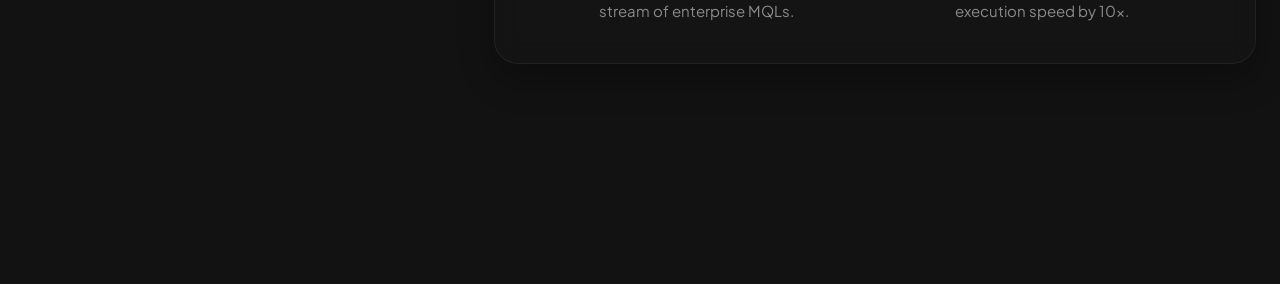
==== commit 30c473cb: "feat: add purple folder search icon as website favicon" ====
--- a/index.html
+++ b/index.html
@@ -10,6 +10,7 @@
     <link rel="preconnect" href="https://fonts.gstatic.com" crossorigin>
     <link href="https://fonts.googleapis.com/css2?family=Outfit:wght@300;400;500;600;700;800&family=Plus+Jakarta+Sans:wght@300;400;500;600;700;800&display=swap" rel="stylesheet">
     <link rel="stylesheet" href="style.css?v=4">
+    <link rel="icon" type="image/png" href="assets/favicon.png">
 </head>
 <body>
 
--- a/style.css
+++ b/style.css
@@ -807,6 +807,16 @@
     font-weight: 600;
     color: var(--color-text-white);
     transition: var(--transition-fast);
+    display: inline-flex;
+    align-items: center;
+    gap: 8px;
+}
+
+.skill-badge::before {
+    content: "✓";
+    font-weight: 800;
+    color: rgba(255, 255, 255, 0.5);
+    transition: var(--transition-fast);
 }
 
 .skill-badge:hover {
@@ -815,6 +825,10 @@
     color: var(--color-primary);
     transform: translateY(-2px);
     box-shadow: 0 4px 12px rgba(255, 255, 255, 0.15);
+}
+
+.skill-badge:hover::before {
+    color: var(--color-primary);
 }
 
 /* Achievements List */
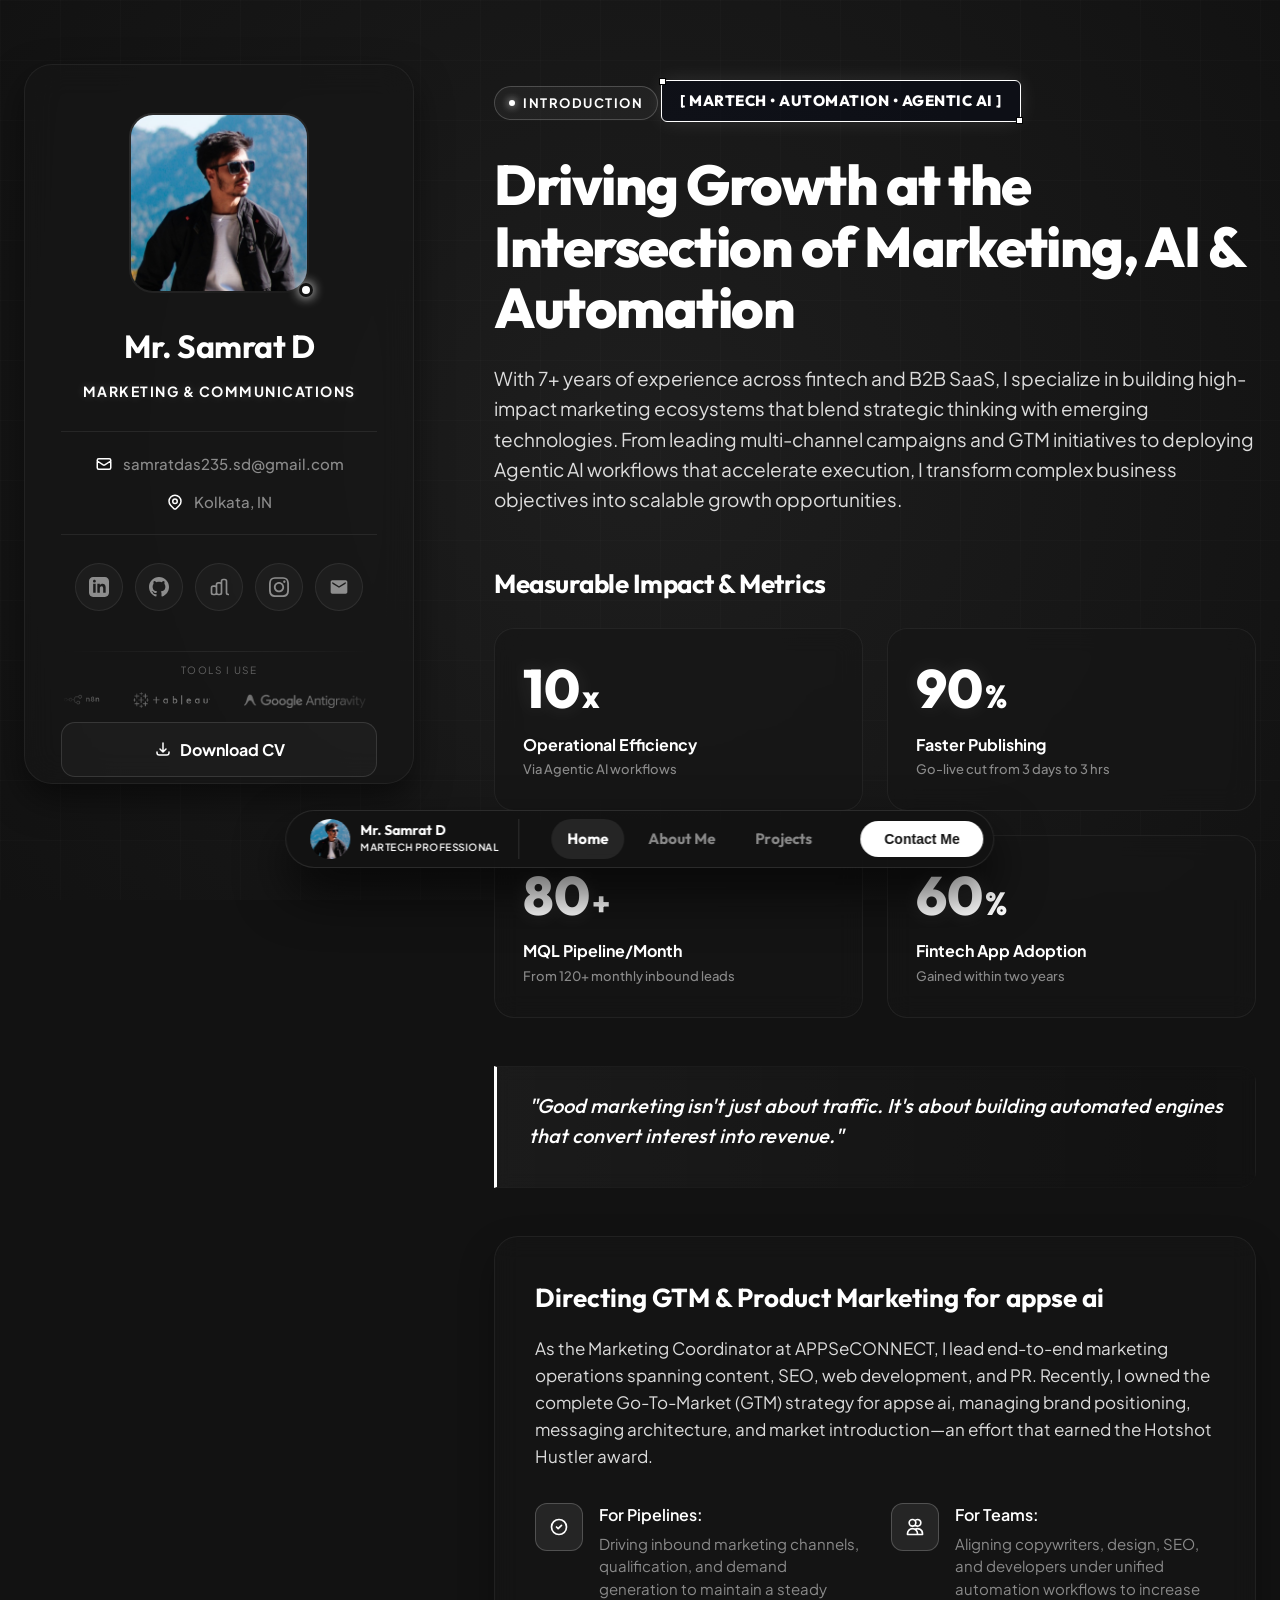
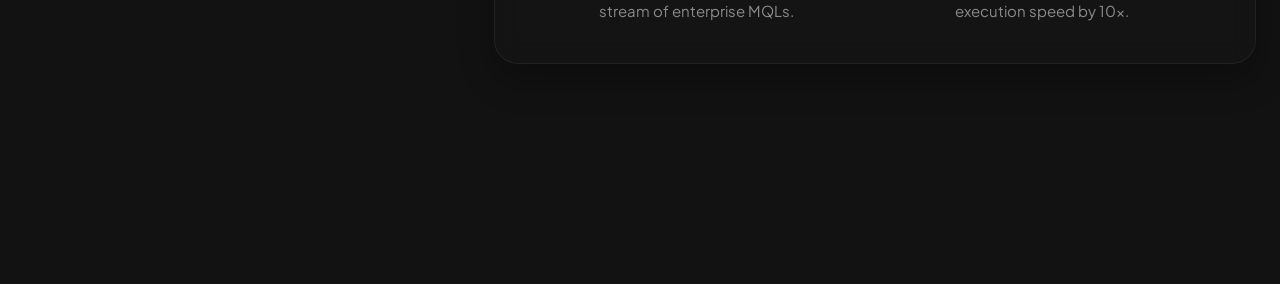
==== commit b4540d13: "chore: change portfolio name from Samrat Das to Mr. Samrat D" ====
--- a/index.html
+++ b/index.html
@@ -3,13 +3,13 @@
 <head>
     <meta charset="UTF-8">
     <meta name="viewport" content="width=device-width, initial-scale=1.0">
-    <title>Samrat Das | Marketing, Technology, Automation & Agentic AI</title>
-    <meta name="description" content="Portfolio of Samrat Das, a Marketing & Communications Professional specializing in MarTech, Automation, and Agentic AI. Scale B2B SaaS and Fintech pipelines.">
+    <title>Mr. Samrat D | Marketing, Technology, Automation & Agentic AI</title>
+    <meta name="description" content="Portfolio of Mr. Samrat D, a Marketing & Communications Professional specializing in MarTech, Automation, and Agentic AI. Scale B2B SaaS and Fintech pipelines.">
     <!-- Google Fonts -->
     <link rel="preconnect" href="https://fonts.googleapis.com">
     <link rel="preconnect" href="https://fonts.gstatic.com" crossorigin>
     <link href="https://fonts.googleapis.com/css2?family=Outfit:wght@300;400;500;600;700;800&family=Plus+Jakarta+Sans:wght@300;400;500;600;700;800&display=swap" rel="stylesheet">
-    <link rel="stylesheet" href="style.css?v=4">
+    <link rel="stylesheet" href="style.css?v=7">
     <link rel="icon" type="image/png" href="assets/favicon.png">
 </head>
 <body>
@@ -21,11 +21,11 @@
         <aside class="profile-sidebar">
             <div class="profile-card">
                 <div class="avatar-container">
-                    <img src="assets/samrat.jpg" alt="Samrat Das" class="profile-avatar">
+                    <img src="assets/samrat.jpg" alt="Mr. Samrat D" class="profile-avatar">
                     <div class="status-indicator"></div>
                 </div>
                 
-                <h1 class="profile-name">Samrat <span class="accent-text">Das</span></h1>
+                <h1 class="profile-name">Mr. Samrat <span class="accent-text">D</span></h1>
                 <p class="profile-title">Marketing & Communications</p>
                 
                 <div class="profile-info">
@@ -83,7 +83,7 @@
                 </div>
 
                 <div class="action-buttons">
-                    <a href="assets/resume-samrat-das-2026.pdf" download="Samrat-Das-Resume.pdf" class="btn btn-secondary w-full" id="btn-download-cv">
+                    <a href="assets/resume-samrat-das-2026.pdf" download="Mr-Samrat-D-Resume.pdf" class="btn btn-secondary w-full" id="btn-download-cv">
                         <svg class="btn-icon" fill="none" stroke="currentColor" stroke-width="2" viewBox="0 0 24 24"><path stroke-linecap="round" stroke-linejoin="round" d="M4 16v1a3 3 0 003 3h10a3 3 0 003-3v-1m-4-4l-4 4m0 0l-4-4m4 4V4"></path></svg>
                         Download CV
                     </a>
@@ -194,7 +194,7 @@
             <div class="navbar-profile">
                 <img src="assets/samrat.jpg" alt="Samrat" class="nav-thumb">
                 <div class="nav-profile-text">
-                    <span class="nav-name">Samrat Das</span>
+                    <span class="nav-name">Mr. Samrat D</span>
                     <span class="nav-role">MarTech Professional</span>
                 </div>
             </div>
@@ -273,7 +273,7 @@
 
                     <div class="form-group">
                         <label for="form-message">Message</label>
-                        <textarea id="form-message" rows="4" required placeholder="Hi Samrat, I would love to collaborate on..."></textarea>
+                        <textarea id="form-message" rows="4" required placeholder="Hi Mr. Samrat D, I would love to collaborate on..."></textarea>
                     </div>
 
                     <button type="submit" class="btn btn-primary btn-submit">
@@ -289,7 +289,7 @@
                             <svg fill="none" stroke="currentColor" stroke-width="3" viewBox="0 0 24 24" width="24" height="24"><path stroke-linecap="round" stroke-linejoin="round" d="M5 13l4 4L19 7"></path></svg>
                         </div>
                         <h3>Message Sent Successfully!</h3>
-                        <p>Thank you for reaching out, Samrat will get back to you shortly.</p>
+                        <p>Thank you for reaching out, Mr. Samrat D will get back to you shortly.</p>
                         <button class="btn btn-primary" id="btn-close-success">Close</button>
                     </div>
                 </div>
--- a/style.css
+++ b/style.css
@@ -1,5 +1,5 @@
 /* ==========================================================================
-   CSS DESIGN SYSTEM & STYLING - SAMRAT DAS PORTFOLIO (NEON EMERALD GREEN THEME)
+   CSS DESIGN SYSTEM & STYLING - MR. SAMRAT D PORTFOLIO (NEON EMERALD GREEN THEME)
    ========================================================================== */
 
 /* Custom Variables */
@@ -2528,3 +2528,197 @@
         padding: 20px;
     }
 }
+
+
+/* ==========================================================================
+   SUBPAGE LAYOUT & TOP HEADER
+   ========================================================================== */
+
+/* Subpage Layout overrides on Desktop */
+.sub-page .app-container {
+    display: block;
+    max-width: 900px;
+    margin: 0 auto;
+    padding-top: 130px; /* clear sticky top-header */
+    padding-left: 24px;
+    padding-right: 24px;
+}
+
+.sub-page .profile-sidebar {
+    display: none !important;
+}
+
+.sub-page .content-area {
+    width: 100%;
+    max-width: 100%;
+}
+
+/* Sticky Top Header Navbar */
+.top-header {
+    position: fixed;
+    top: 0;
+    left: 0;
+    width: 100%;
+    height: 80px;
+    z-index: 100; /* Raise z-index above page overlays */
+    background: rgba(18, 18, 18, 0.75);
+    border-bottom: 1px solid rgba(255, 255, 255, 0.08);
+    backdrop-filter: blur(20px);
+    -webkit-backdrop-filter: blur(20px);
+    box-shadow: 0 4px 30px rgba(0, 0, 0, 0.4), inset 0 -1px 0 0 rgba(255, 255, 255, 0.05);
+    transition: var(--transition-smooth);
+}
+
+.top-header-container {
+    max-width: 1280px;
+    height: 100%;
+    margin: 0 auto;
+    padding: 0 24px;
+    display: flex;
+    align-items: center;
+    justify-content: space-between;
+}
+
+.header-brand {
+    display: flex;
+    align-items: center;
+    gap: 14px;
+}
+
+/* Enforce avatar dimensions strictly to prevent overflow */
+.header-avatar {
+    width: 42px !important;
+    height: 42px !important;
+    min-width: 42px !important;
+    min-height: 42px !important;
+    max-width: 42px !important;
+    max-height: 42px !important;
+    border-radius: 50% !important;
+    object-fit: cover !important;
+    border: 1.5px solid rgba(255, 255, 255, 0.25) !important;
+    display: block !important;
+}
+
+.header-brand-text {
+    display: flex;
+    flex-direction: column;
+    gap: 2px;
+}
+
+.header-name {
+    font-family: var(--font-heading);
+    font-weight: 800;
+    font-size: 18px;
+    color: var(--color-text-white);
+    letter-spacing: -0.3px;
+}
+
+.header-title {
+    font-size: 10px;
+    text-transform: uppercase;
+    letter-spacing: 0.12em;
+    color: var(--color-text-muted);
+    font-weight: 700;
+}
+
+.header-actions {
+    display: flex;
+    align-items: center;
+    gap: 12px;
+}
+
+.btn-header-resume {
+    display: inline-flex;
+    align-items: center;
+    gap: 6px;
+    padding: 8px 24px;
+    font-size: 13px;
+    font-weight: 700;
+    border-radius: 20px;
+    background-color: rgba(255, 255, 255, 0.03);
+    border: 1px solid rgba(255, 255, 255, 0.08);
+    color: var(--color-text-white);
+    cursor: pointer;
+    transition: var(--transition-fast);
+}
+
+.btn-header-resume:hover {
+    background-color: rgba(255, 255, 255, 0.08);
+    border-color: rgba(255, 255, 255, 0.2);
+}
+
+.btn-header-contact {
+    padding: 8px 24px;
+    font-size: 13px;
+    font-weight: 800;
+    border-radius: 20px;
+    background-color: var(--color-primary);
+    color: #121212;
+    border: 1px solid var(--color-primary);
+    cursor: pointer;
+    transition: var(--transition-fast);
+}
+
+.btn-header-contact:hover {
+    background-color: var(--color-primary-hover);
+    box-shadow: 0 0 15px var(--color-primary-glow);
+}
+
+/* Responsive top-header rules */
+@media (max-width: 767px) {
+    .sub-page .app-container {
+        padding-top: 100px; /* smaller offset on mobile */
+        padding-left: 16px;
+        padding-right: 16px;
+    }
+    
+    .top-header {
+        height: 70px;
+    }
+    
+    .top-header-container {
+        padding: 0 16px;
+    }
+    
+    .header-avatar {
+        width: 36px !important;
+        height: 36px !important;
+        min-width: 36px !important;
+        min-height: 36px !important;
+        max-width: 36px !important;
+        max-height: 36px !important;
+    }
+    
+    .header-brand {
+        gap: 10px;
+    }
+    
+    .header-name {
+        font-size: 15px;
+    }
+    
+    .header-title {
+        display: none; /* Hide title on small viewports to save space */
+    }
+    
+    .btn-header-resume span {
+        display: none; /* Hide text on mobile, making it icon-only */
+    }
+    
+    .btn-header-resume {
+        padding: 8px;
+        border-radius: 50%; /* Make icon circular */
+        width: 36px;
+        height: 36px;
+        justify-content: center;
+    }
+    
+    .btn-header-resume .btn-icon {
+        margin: 0;
+    }
+    
+    .btn-header-contact {
+        padding: 8px 14px;
+        font-size: 12.5px;
+    }
+}
